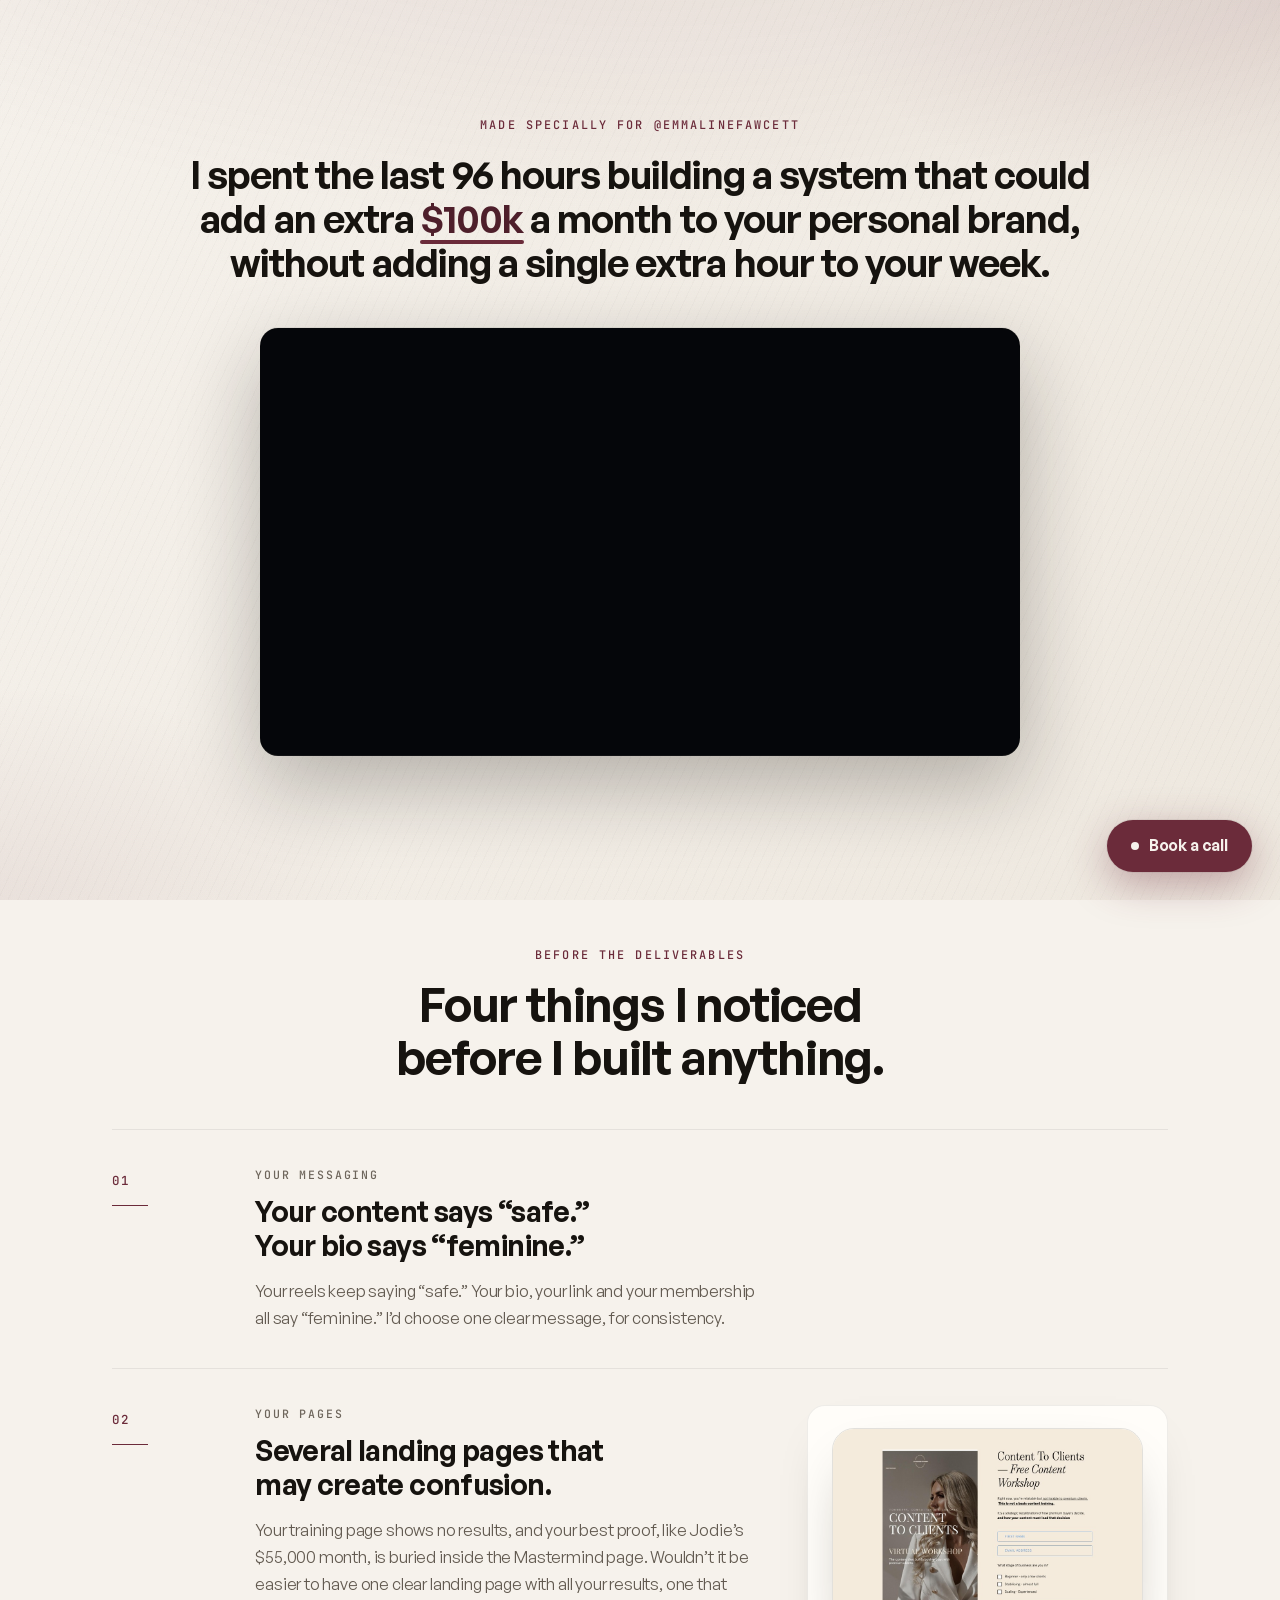
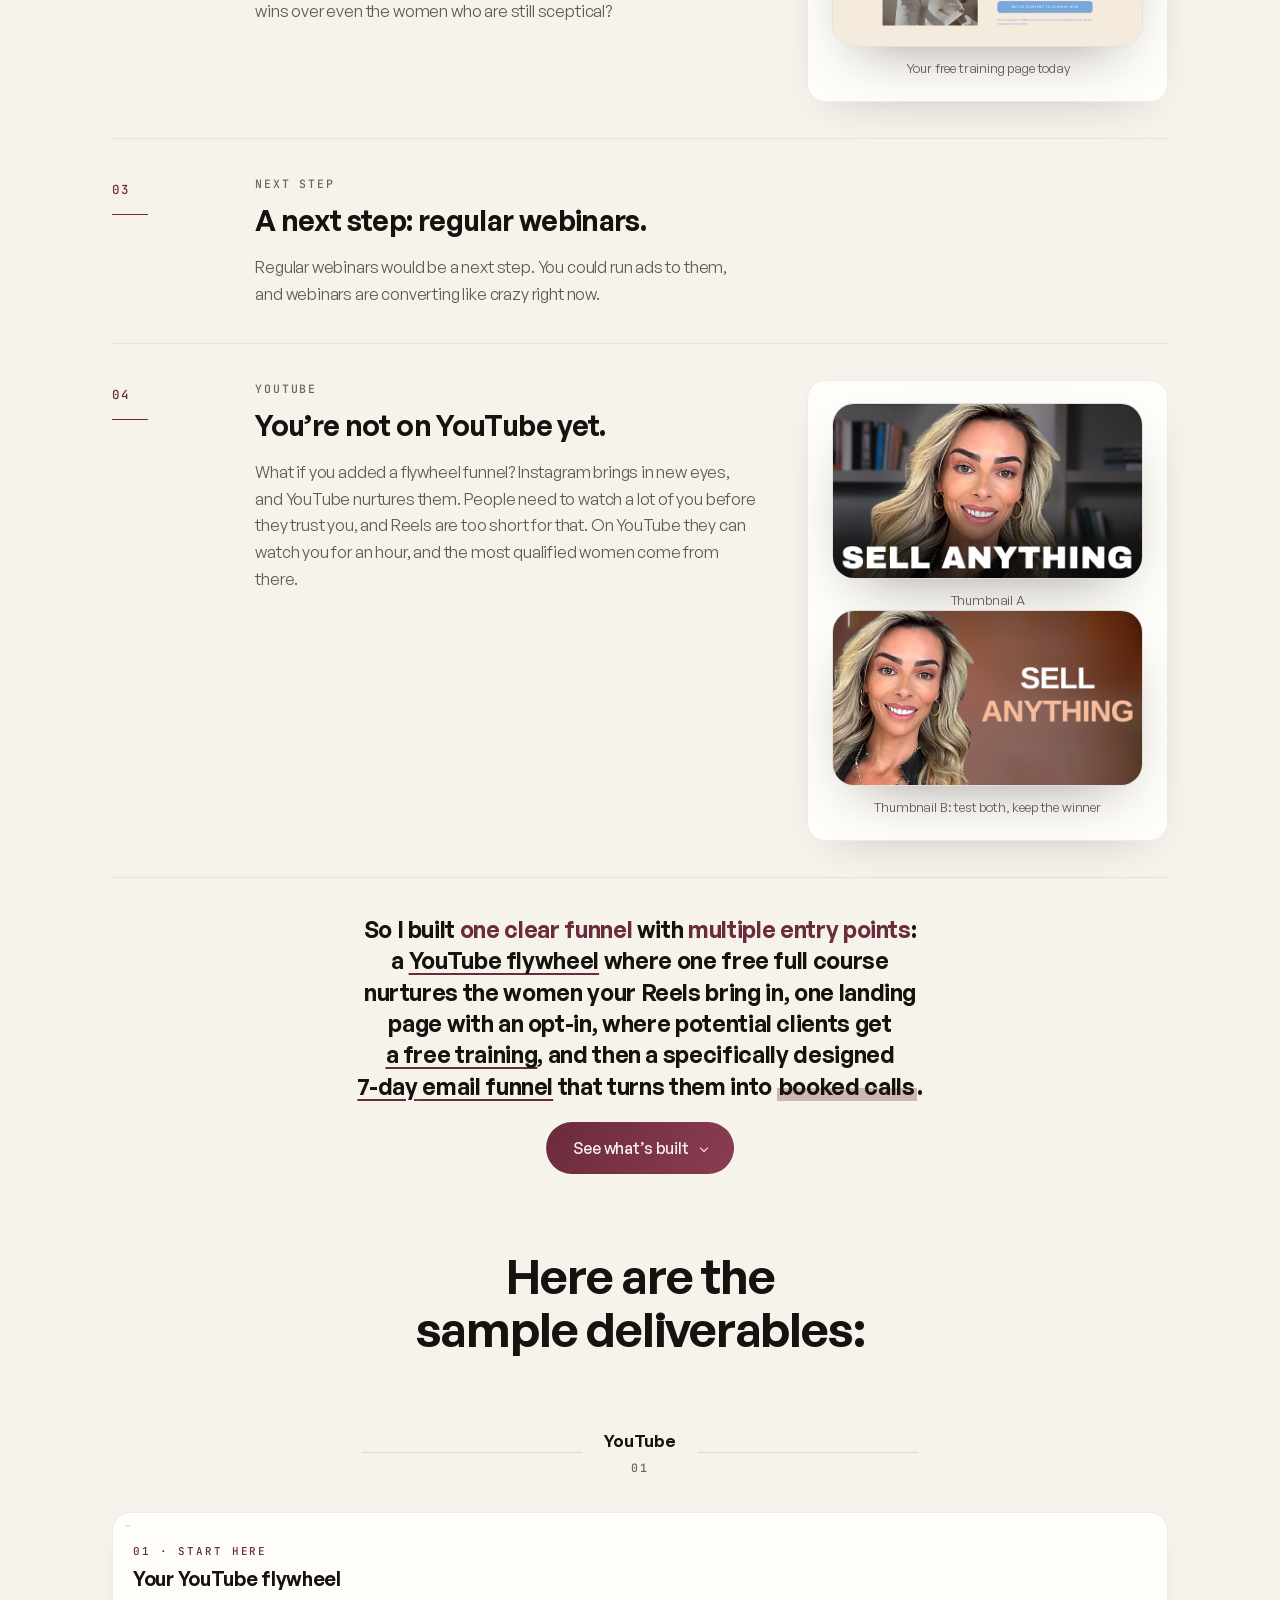
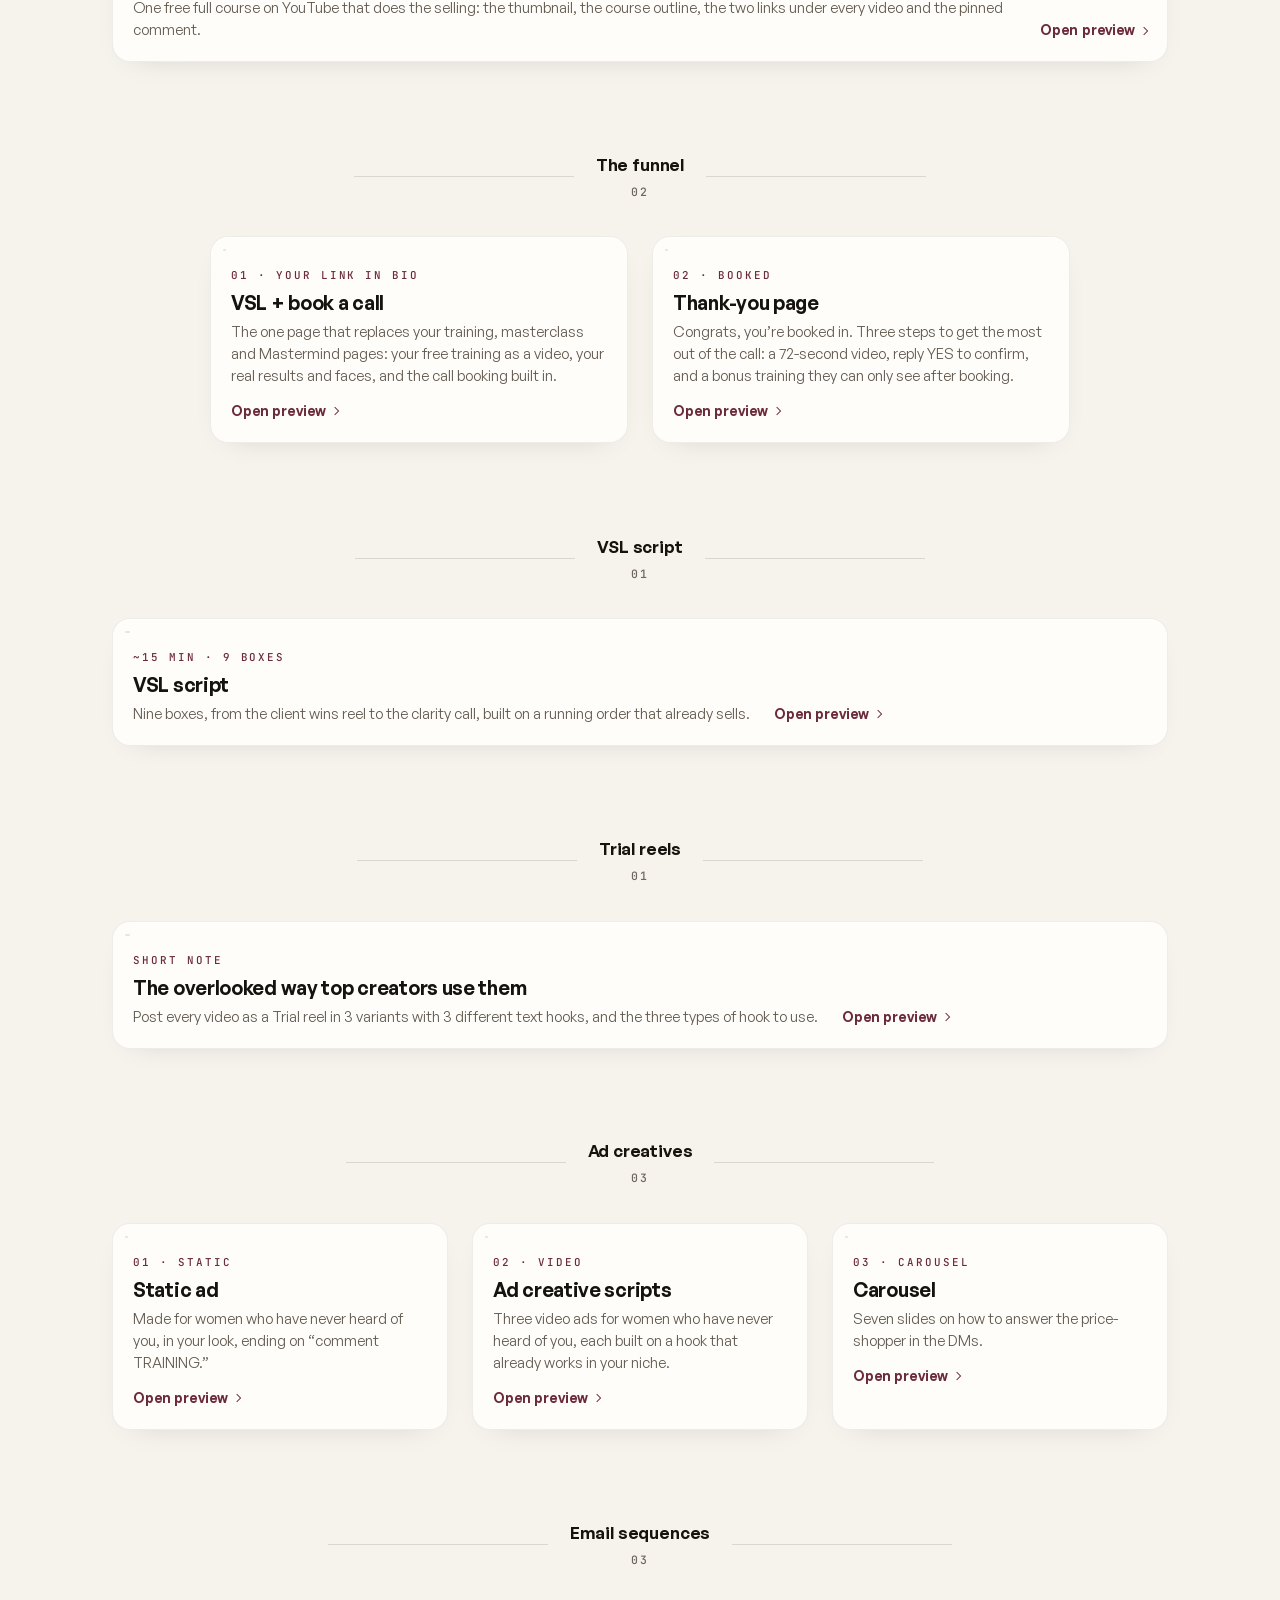
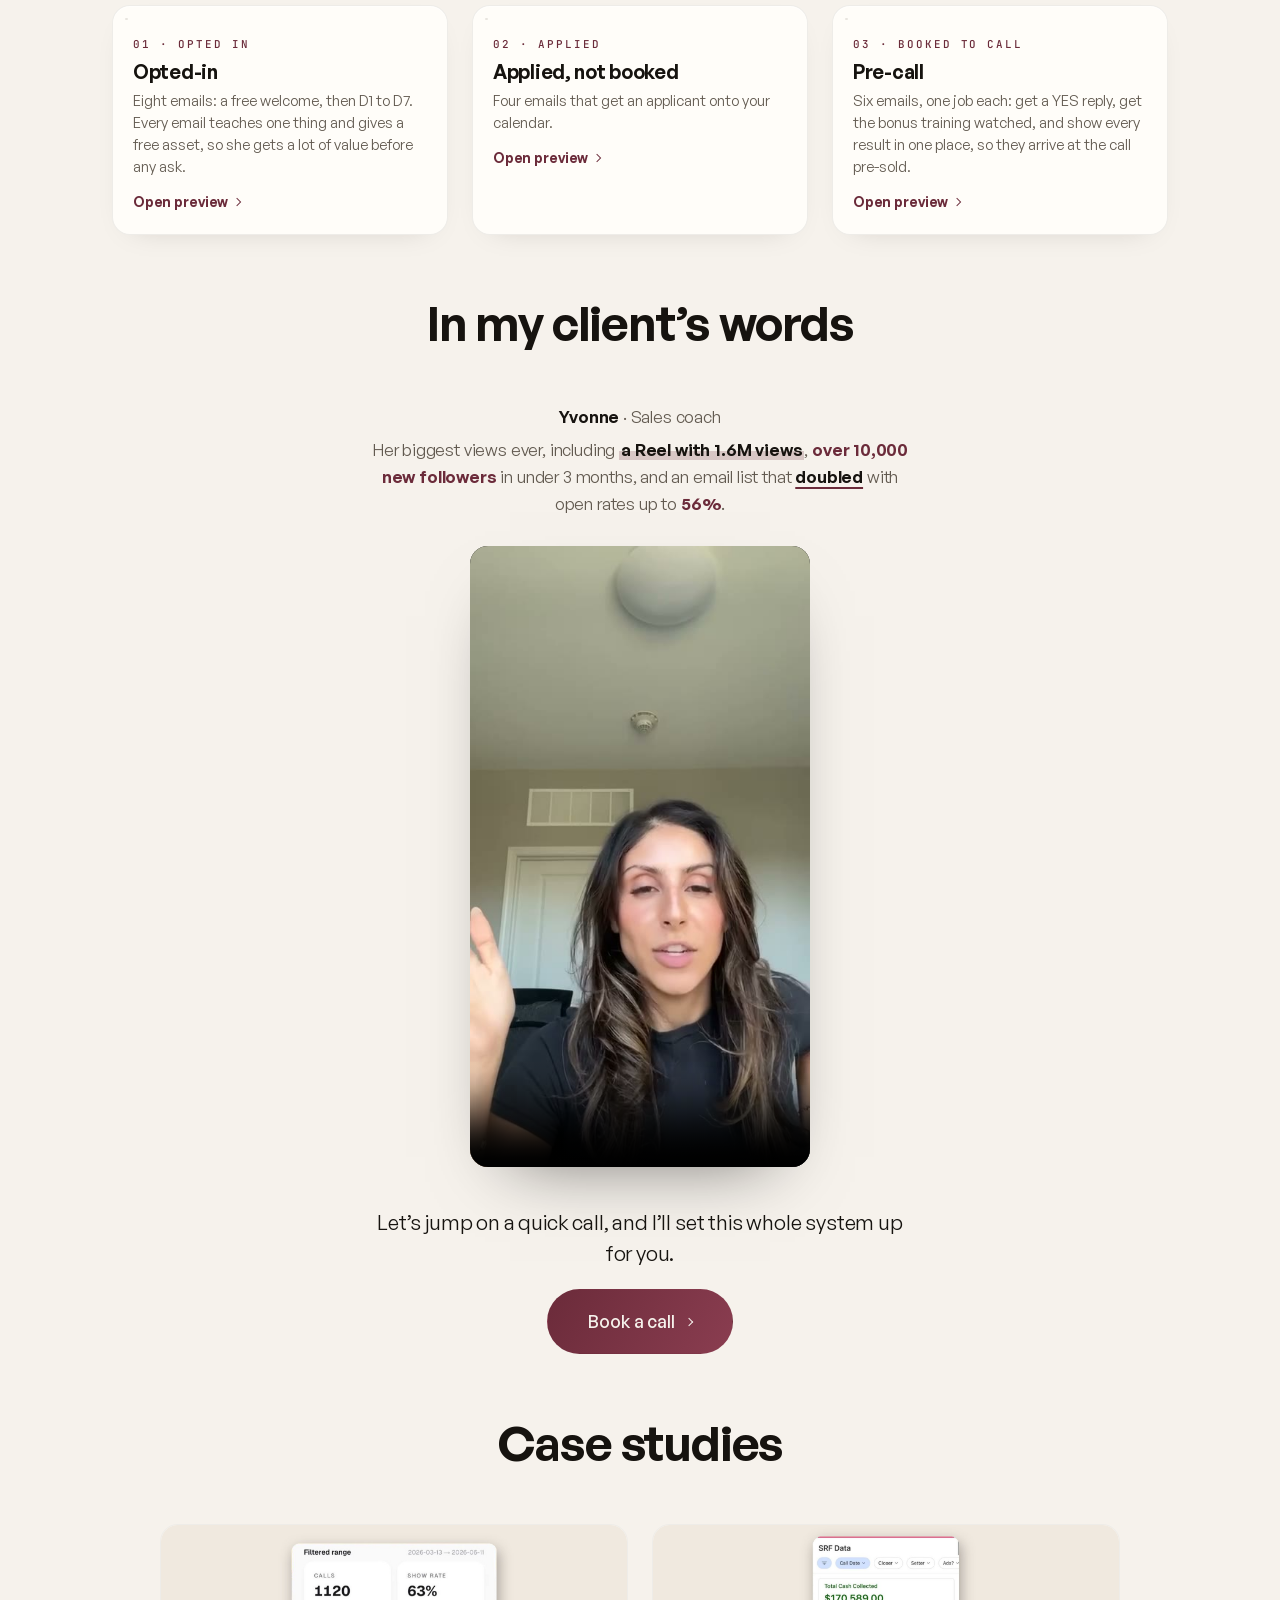
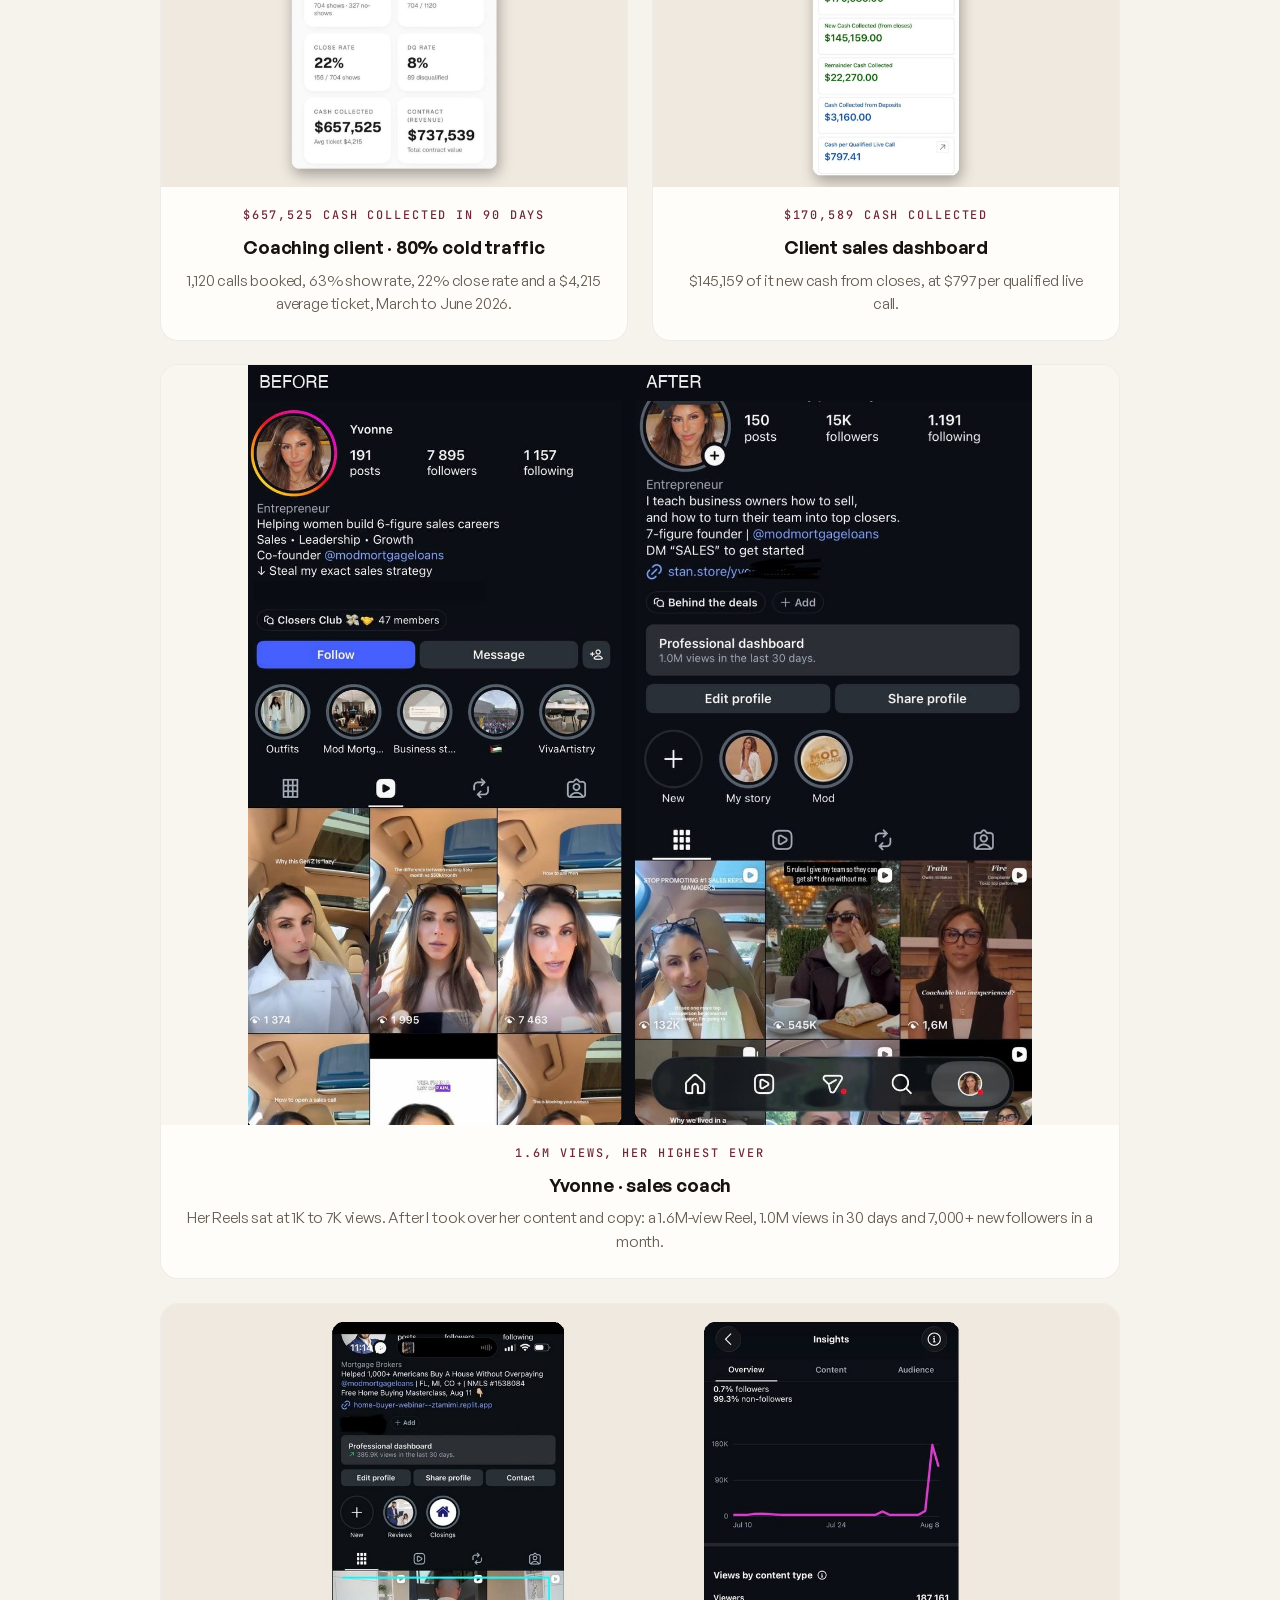
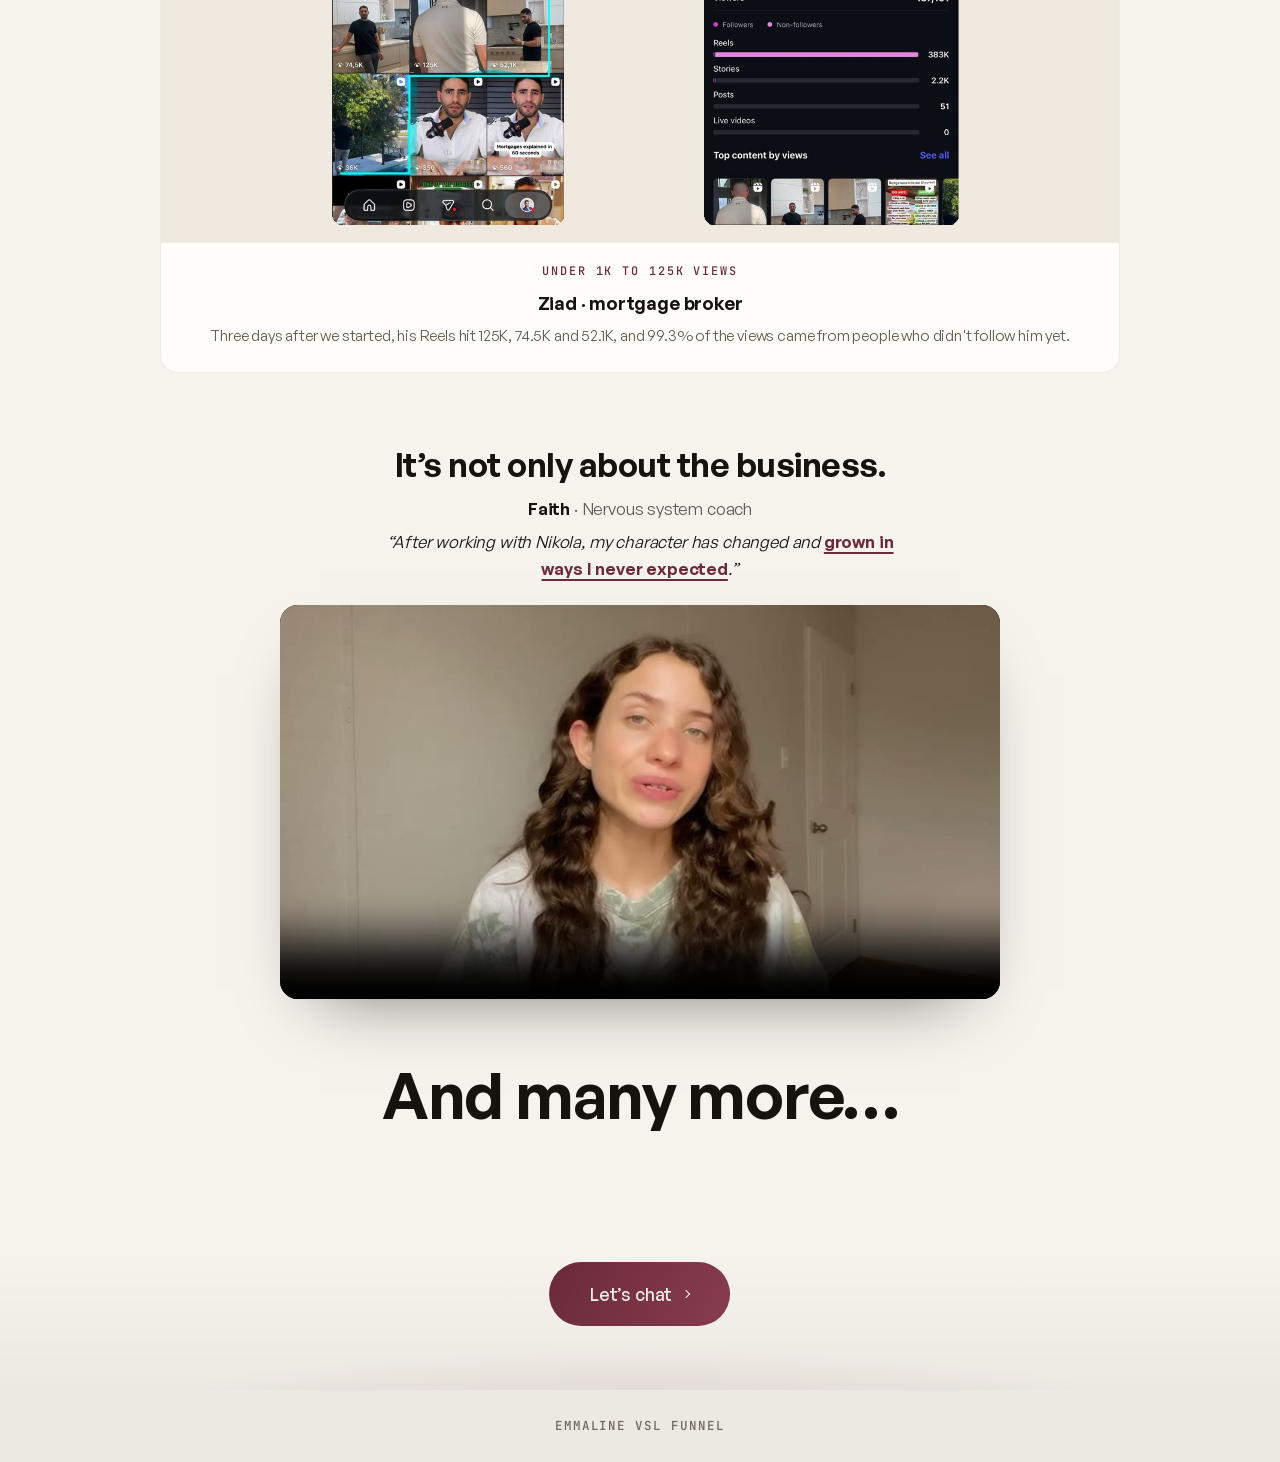
==== index.html @ 47e4c149 "Emmaline pitch site" ====
<!doctype html>
<html lang="en">
<head>
  <meta charset="utf-8" />
  <meta name="viewport" content="width=device-width, initial-scale=1" />
  <title>Emmaline VSL Funnel</title>
  <meta name="description" content="Emmaline, adding an additional $100k/mo to your personal brand" />
  <meta name="robots" content="noindex" />
  <meta property="og:title" content="Emmaline, adding an additional $100k/mo to your personal brand" />
  <meta property="og:description" content="Emmaline, adding an additional $100k/mo to your personal brand" />
  <meta property="og:image" content="https://nikola424.github.io/for-emmaline/og.png" />
  <meta property="og:image:width" content="1200" />
  <meta property="og:image:height" content="630" />
  <meta property="og:url" content="https://nikola424.github.io/for-emmaline/" />
  <meta property="og:type" content="website" />
  <meta name="twitter:card" content="summary_large_image" />
  <meta name="twitter:title" content="Emmaline, adding an additional $100k/mo to your personal brand" />
  <meta name="twitter:image" content="https://nikola424.github.io/for-emmaline/og.png" />
  <!-- Generated per build from the PROSPECT'S logo: node scripts/make_favicon.js {folder} -->
  <link rel="icon" href="assets/img/favicon.png" type="image/png" />
  <link rel="apple-touch-icon" href="assets/img/apple-touch-icon.png" />
  <script>document.documentElement.className += " js";</script>
  <link rel="preconnect" href="https://calendly.com" crossorigin />
  <link rel="preconnect" href="https://assets.calendly.com" crossorigin />
  <link rel="stylesheet" href="assets/vendor/lenis.css" />
  <link rel="stylesheet" href="styles.css?v=2" />
  <script>
    /* ================= SENDER OPTIONS (edit these, nothing else) =================
       heroEmbed   : Loom share URL, Wistia media id/URL, or any iframe src. Empty = native player (assets/video/hero.mp4).
       calendly    : your Calendly event URL. Embedded inline in the "Book a call" section.
       mode        : "funnel" (default, prospect already sells high ticket)
                     | "unaware" (no high-ticket offer yet: shows the designed offer card, swaps the headline, and adds the on-page bridge that walks the creator from "what problem?" to "show me the funnel").
       brand       : optional agency branding. logo (path/URL) and/or name for the top-left lockup; url; footer line.
       caseStudies : optional. [{ youtube: "VIDEO_ID" | image: "path", result: "$48k in 30 days", title: "...", text: "..." }]
    ============================================================================== */
    window.PITCH_CONFIG = {
      heroEmbed: "https://www.loom.com/share/6cf0e2afefa5477383a50887bfd28ebf",
      calendly: "https://calendly.com/nikola-monetisebetter/discovery",
      mode: (new URLSearchParams(location.search).get("mode") || "funnel"),
      brand: { logo: "", name: "", url: "", footer: "" },
      caseStudies: [
        { image: "assets/img/cases/funnel-90d.jpg", result: "$657,525 cash collected in 90 days", title: "Coaching client · 80% cold traffic", text: "1,120 calls booked, 63% show rate, 22% close rate and a $4,215 average ticket, March to June 2026." },
        { image: "assets/img/cases/cash-dashboard.jpg", result: "$170,589 cash collected", title: "Client sales dashboard", text: "$145,159 of it new cash from closes, at $797 per qualified live call." },
        { wide: true, image: "assets/img/cases/yvonne.jpg", result: "1.6M views, her highest ever", title: "Yvonne · sales coach", text: "Her Reels sat at 1K to 7K views. After I took over her content and copy: a 1.6M-view Reel, 1.0M views in 30 days and 7,000+ new followers in a month." },
        { wide: true, image: "assets/img/cases/ziad.jpg", result: "Under 1K to 125K views", title: "Ziad · mortgage broker", text: "Three days after we started, his Reels hit 125K, 74.5K and 52.1K, and 99.3% of the views came from people who didn't follow him yet." }
      ]
    };
  </script>
<script data-topfix>try{if("scrollRestoration" in history)history.scrollRestoration="manual"}catch(e){}addEventListener("load",function(){if(!location.hash){scrollTo(0,0);setTimeout(function(){scrollTo(0,0)},50)}});</script>
<style>.cal-direct{text-align:center;margin-top:16px;font-size:.9rem;opacity:.75}.cal-direct a{text-decoration:underline}</style>
</head>
<body>
  <main id="top">
    <!-- ============================ HERO ============================ -->
    <section class="hero section" id="hero">
      <div class="agency-bar" id="agency-bar"></div>

      <!-- photo-swarm signature: overlay above the already-visible hero, pointer-events none -->
      <div class="swarm" id="swarm" aria-hidden="true">
        <div class="swarm__ph" style="--ox:-60vw;--oy:-40vh;--ix:-34vw;--iy:-18vh;--r:-8deg;left:50%;top:50%"><img src="assets/img/swarm-1.jpg" alt="" /></div>
        <div class="swarm__ph" style="--ox:60vw;--oy:-40vh;--ix:30vw;--iy:-18vh;--r:8deg;left:50%;top:50%"><img src="assets/img/swarm-2.jpg" alt="" /></div>
        <div class="swarm__ph" style="--ox:-70vw;--oy:10vh;--ix:-38vw;--iy:8vh;--r:-5deg;left:50%;top:50%"><img src="assets/img/swarm-3.jpg" alt="" /></div>
        <div class="swarm__ph" style="--ox:70vw;--oy:10vh;--ix:34vw;--iy:8vh;--r:5deg;left:50%;top:50%"><img src="assets/img/swarm-4.jpg" alt="" /></div>
        <div class="swarm__ph" style="--ox:-55vw;--oy:60vh;--ix:-26vw;--iy:34vh;--r:-6deg;left:50%;top:50%"><img src="assets/img/swarm-5.jpg" alt="" /></div>
        <div class="swarm__ph" style="--ox:55vw;--oy:60vh;--ix:22vw;--iy:34vh;--r:6deg;left:50%;top:50%"><img src="assets/img/swarm-6.jpg" alt="" /></div>
      </div>

      <div class="hero__inner container">
        <p class="eyebrow reveal">Made specially for @emmalinefawcett</p>
        <h1 class="hero__title reveal" data-mode="funnel">I spent the last 96 hours building a system that could add an extra <span class="mark">$100k</span> a month to your personal brand, without adding a single extra hour to your week.</h1>

        <!-- Hero video: Loom / Wistia embed when PITCH_CONFIG.heroEmbed is set, else the native player -->
        <div class="hplayer reveal">
          <div class="hplayer__stage" id="hp-stage" data-state="idle">
            <video class="hplayer__video" id="hp-video" playsinline preload="metadata" muted
                   poster="assets/img/hero-poster.jpg">
              <source src="assets/video/hero.mp4" type="video/mp4" />
              <track id="hp-track" kind="captions" src="assets/video/hero.vtt" srclang="en" label="English" />
            </video>

            <span class="hplayer__scrim" aria-hidden="true"></span>

            <button class="hplayer__big" id="hp-big" type="button" aria-label="Play video">
              <span class="hplayer__big-glow" aria-hidden="true"></span>
              <svg viewBox="0 0 24 24" aria-hidden="true"><path d="M8 5.14v13.72a1 1 0 0 0 1.53.85l10.5-6.86a1 1 0 0 0 0-1.7L9.53 4.3A1 1 0 0 0 8 5.14z"/></svg>
            </button>

            <div class="hplayer__cc" id="hp-cc-text" aria-live="polite"></div>

            <div class="hplayer__bar" id="hp-bar">
              <button class="hp-btn hp-btn--pp" id="hp-play" type="button" aria-label="Play / pause">
                <svg class="hp-i-pause" viewBox="0 0 24 24" aria-hidden="true"><rect x="6" y="5" width="4" height="14" rx="1.2"/><rect x="14" y="5" width="4" height="14" rx="1.2"/></svg>
                <svg class="hp-i-play" viewBox="0 0 24 24" aria-hidden="true"><path d="M8 5.14v13.72a1 1 0 0 0 1.53.85l10.5-6.86a1 1 0 0 0 0-1.7L9.53 4.3A1 1 0 0 0 8 5.14z"/></svg>
              </button>
              <span class="hp-time" id="hp-cur">0:00</span>
              <div class="hp-scrub" id="hp-scrub" role="slider" aria-label="Seek" aria-valuemin="0" aria-valuemax="100" aria-valuenow="0" tabindex="0">
                <div class="hp-scrub__track"><div class="hp-scrub__buf" id="hp-buf"></div><div class="hp-scrub__fill" id="hp-fill"></div></div>
                <div class="hp-scrub__knob" id="hp-knob"></div>
              </div>
              <span class="hp-time hp-time--dur" id="hp-dur">0:00</span>
              <div class="hp-speed">
                <button class="hp-btn hp-btn--speed" id="hp-speed-btn" type="button" aria-label="Playback speed">1.5&times;</button>
                <div class="hp-speed__menu" id="hp-speed-menu" role="menu">
                  <button data-rate="1" type="button" role="menuitem">1&times;</button>
                  <button data-rate="1.25" type="button" role="menuitem">1.25&times;</button>
                  <button data-rate="1.5" class="is-on" type="button" role="menuitem">1.5&times;</button>
                  <button data-rate="2" type="button" role="menuitem">2&times;</button>
                </div>
              </div>
              <button class="hp-btn hp-btn--mute" id="hp-mute" type="button" aria-label="Unmute" aria-pressed="false">
                <svg class="hp-i-muted" viewBox="0 0 24 24" aria-hidden="true"><path d="M4 9v6h4l5 4V5L8 9H4z"/><path d="M17 9.5l4.5 5M21.5 9.5l-4.5 5"/></svg>
                <svg class="hp-i-sound" viewBox="0 0 24 24" aria-hidden="true"><path d="M4 9v6h4l5 4V5L8 9H4z"/><path d="M16.5 8.5a5 5 0 0 1 0 7M19 6a9 9 0 0 1 0 12"/></svg>
              </button>
              <button class="hp-btn hp-btn--full" id="hp-full" type="button" aria-label="Fullscreen">
                <svg viewBox="0 0 24 24" aria-hidden="true"><path d="M8 4H4v4M16 4h4v4M8 20H4v-4M16 20h4v-4"/></svg>
              </button>
            </div>
          </div>
        </div>

        <div class="hero__actions reveal">
          <a class="btn btn--ghost" href="#bridge" data-mode="funnel">Start here <span class="arrow-down" aria-hidden="true"></span></a>
        </div>
      </div>
    </section>

    


    <!-- ====================== AUDIT / BRIDGE (first thing after the hero, every pitch) ====================== -->
    <section class="section bridge" id="bridge">
      <div class="container">
        <div class="bridge__head">
          <p class="eyebrow reveal">Before the deliverables</p>
          <h2 class="section__title bridge__title reveal">Four things I noticed<br />before I built anything.</h2>
        </div>

        <article class="beat reveal">
          <div class="beat__num"><span class="beat__idx">01</span><span class="beat__rule"></span></div>
          <div class="beat__copy">
            <p class="beat__kicker">Your messaging</p>
            <h3 class="beat__title">Your content says &ldquo;safe.&rdquo; Your bio says &ldquo;feminine.&rdquo;</h3>
            <p class="beat__text">Your reels keep saying &ldquo;safe.&rdquo; Your bio, your link and your membership all say &ldquo;feminine.&rdquo; I&rsquo;d choose one clear message, for consistency.</p>
          </div>
        </article>

        <article class="beat reveal">
          <div class="beat__num"><span class="beat__idx">02</span><span class="beat__rule"></span></div>
          <div class="beat__copy">
            <p class="beat__kicker">Your pages</p>
            <h3 class="beat__title">Several landing pages that may create confusion.</h3>
            <p class="beat__text">Your training page shows no results, and your best proof, like Jodie&rsquo;s $55,000 month, is buried inside the Mastermind page. Wouldn&rsquo;t it be easier to have one clear landing page with all your results, one that wins over even the women who are still sceptical?</p>
          </div>
          <div class="beat__aside">
            <figure class="shot shot--wide"><img src="assets/img/her-training-page.jpg" alt="Emmaline's current free training opt-in page" loading="lazy" /><figcaption>Your free training page today</figcaption></figure>
          </div>
        </article>

        <article class="beat reveal">
          <div class="beat__num"><span class="beat__idx">03</span><span class="beat__rule"></span></div>
          <div class="beat__copy">
            <p class="beat__kicker">Next step</p>
            <h3 class="beat__title">A next step: regular webinars.</h3>
            <p class="beat__text">Regular webinars would be a next step. You could run ads to them, and webinars are converting like crazy right now.</p>
          </div>
        </article>

        <article class="beat reveal">
          <div class="beat__num"><span class="beat__idx">04</span><span class="beat__rule"></span></div>
          <div class="beat__copy">
            <p class="beat__kicker">YouTube</p>
            <h3 class="beat__title">You&rsquo;re not on YouTube yet.</h3>
            <p class="beat__text">What if you added a flywheel funnel? Instagram brings in new eyes, and YouTube nurtures them. People need to watch a lot of you before they trust you, and Reels are too short for that. On YouTube they can watch you for an hour, and the most qualified women come from there.</p>
          </div>
          <div class="beat__aside">
            <figure class="shot shot--wide"><img src="assets/img/course-thumb.jpg" alt="Thumbnail for Emmaline's free full course, option A" loading="lazy" /><figcaption>Thumbnail A</figcaption></figure>
            <figure class="shot shot--wide"><img src="assets/img/course-thumb-2.jpg" alt="Thumbnail for Emmaline's free full course, option B" loading="lazy" /><figcaption>Thumbnail B: test both, keep the winner</figcaption></figure>
          </div>
        </article>

        <div class="bridge__close reveal">
          <p class="bridge__closing">So I built <span class="hl">one clear funnel</span> with <span class="hl">multiple entry points</span>: a <u class="ul">YouTube flywheel</u> where one free full course nurtures the women your Reels bring in, one landing page with an opt-in, where potential clients get <u class="ul">a free training</u>, and then a specifically designed <u class="ul"><span style="white-space:nowrap">7-day</span> email funnel</u> that turns them into <span class="hl-bg">booked calls</span>.</p>
          <a class="btn btn--primary" href="#deliverables">See what&rsquo;s built <span class="arrow-down" aria-hidden="true"></span></a>
        </div>
      </div>
    </section>

    <!-- ======================= DELIVERABLES ======================== -->
    <section class="section deliverables" id="deliverables">
      <div class="container">
        <h2 class="section__title deliverables__title reveal" data-mode="funnel">Here are the<br />sample deliverables:</h2>

        <div class="group">
          <div class="group__head reveal">
            <span class="group__rule"></span>
            <span class="group__meta"><span class="group__label">YouTube</span><span class="group__count">01</span></span>
            <span class="group__rule"></span>
          </div>
          <div class="grid grid--1">
            <button class="pcard pcard--wide reveal" data-title="Your YouTube flywheel" data-embed="youtube-flywheel/">
              <span class="thumb thumb--wide"><span class="thumb__bar"><i></i><i></i><i></i><span class="thumb__url">your free full course</span></span><img class="thumb__img" src="assets/img/flywheel-preview.jpg" alt="YouTube flywheel preview" loading="lazy" /></span>
              <span class="pcard__body"><span><span class="pcard__kicker">01 · Start here</span><span class="pcard__title">Your YouTube flywheel</span><span class="pcard__desc">One free full course on YouTube that does the selling: the thumbnail, the course outline, the two links under every video and the pinned comment.</span></span><span class="pcard__link">Open preview <span class="arrow" aria-hidden="true"></span></span></span>
            </button>
          </div>
        </div>

                <div class="group">
          <div class="group__head reveal">
            <span class="group__rule"></span>
            <span class="group__meta"><span class="group__label">The funnel</span><span class="group__count">02</span></span>
            <span class="group__rule"></span>
          </div>
          <div class="grid grid--2">
            <button class="pcard reveal" data-title="VSL + book a call" data-embed="vsl/">
              <span class="thumb"><span class="thumb__bar"><i></i><i></i><i></i><span class="thumb__url">landing page · free training</span></span><img class="thumb__img" src="assets/img/vsl-preview.jpg" alt="VSL sales page preview" loading="lazy" /></span>
              <span class="pcard__body"><span><span class="pcard__kicker">01 · Your link in bio</span><span class="pcard__title">VSL + book a call</span><span class="pcard__desc">The one page that replaces your training, masterclass and Mastermind pages: your free training as a video, your real results and faces, and the call booking built in.</span></span><span class="pcard__link">Open preview <span class="arrow" aria-hidden="true"></span></span></span>
            </button>
            <button class="pcard reveal" data-title="Thank-you page" data-embed="thank-you/">
              <span class="thumb"><span class="thumb__bar"><i></i><i></i><i></i><span class="thumb__url">thank-you page</span></span><img class="thumb__img" src="assets/img/thankyou-preview.jpg" alt="Thank-you page preview" loading="lazy" /></span>
              <span class="pcard__body"><span><span class="pcard__kicker">02 · Booked</span><span class="pcard__title">Thank-you page</span><span class="pcard__desc">Congrats, you&rsquo;re booked in. Three steps to get the most out of the call: a 72-second video, reply YES to confirm, and a bonus training they can only see after booking.</span></span><span class="pcard__link">Open preview <span class="arrow" aria-hidden="true"></span></span></span>
            </button>
          </div>
        </div>

        <div class="group">
          <div class="group__head reveal">
            <span class="group__rule"></span>
            <span class="group__meta"><span class="group__label">VSL script</span><span class="group__count">01</span></span>
            <span class="group__rule"></span>
          </div>
          <div class="grid grid--1">
            <button class="pcard pcard--wide reveal" data-title="VSL script" data-embed="vsl-script/">
              <span class="thumb thumb--wide"><span class="thumb__bar"><i></i><i></i><i></i><span class="thumb__url">script · 9 boxes</span></span><img class="thumb__img" src="assets/img/vslscript-preview.jpg" alt="VSL script preview" loading="lazy" /></span>
              <span class="pcard__body"><span><span class="pcard__kicker">~15 min · 9 boxes</span><span class="pcard__title">VSL script</span><span class="pcard__desc">Nine boxes, from the client wins reel to the clarity call, built on a running order that already sells.</span></span><span class="pcard__link">Open preview <span class="arrow" aria-hidden="true"></span></span></span>
            </button>
          </div>
        </div>

        <div class="group">
          <div class="group__head reveal">
            <span class="group__rule"></span>
            <span class="group__meta"><span class="group__label">Trial reels</span><span class="group__count">01</span></span>
            <span class="group__rule"></span>
          </div>
          <div class="grid grid--1">
            <button class="pcard pcard--wide reveal" data-title="Trial reels" data-embed="reels-formula/">
              <span class="thumb thumb--wide"><span class="thumb__bar"><i></i><i></i><i></i><span class="thumb__url">trial reels</span></span><img class="thumb__img" src="assets/img/reels-preview.jpg" alt="Trial reels preview" loading="lazy" /></span>
              <span class="pcard__body"><span><span class="pcard__kicker">Short note</span><span class="pcard__title">The overlooked way top creators use them</span><span class="pcard__desc">Post every video as a Trial reel in 3 variants with 3 different text hooks, and the three types of hook to use.</span></span><span class="pcard__link">Open preview <span class="arrow" aria-hidden="true"></span></span></span>
            </button>
          </div>
        </div>

        <div class="group">
          <div class="group__head reveal">
            <span class="group__rule"></span>
            <span class="group__meta"><span class="group__label">Ad creatives</span><span class="group__count">03</span></span>
            <span class="group__rule"></span>
          </div>
          <div class="grid grid--3">
            <button class="pcard reveal" data-title="Static ad" data-embed="static-ad/" data-noanim>
              <span class="thumb"><span class="thumb__bar"><i></i><i></i><i></i><span class="thumb__url">instagram.com/emmalinefawcett</span></span><img class="thumb__img" src="assets/img/static-ad-preview.jpg" alt="Static ad preview" loading="lazy" /></span>
              <span class="pcard__body"><span><span class="pcard__kicker">01 · Static</span><span class="pcard__title">Static ad</span><span class="pcard__desc">Made for women who have never heard of you, in your look, ending on &ldquo;comment TRAINING.&rdquo;</span></span><span class="pcard__link">Open preview <span class="arrow" aria-hidden="true"></span></span></span>
            </button>
            <button class="pcard reveal" data-title="Ad creative scripts" data-embed="ad-scripts/">
              <span class="thumb"><span class="thumb__bar"><i></i><i></i><i></i><span class="thumb__url">scripts · 5 angles</span></span><img class="thumb__img" src="assets/img/adscripts-preview.jpg" alt="Ad creative scripts preview" loading="lazy" /></span>
              <span class="pcard__body"><span><span class="pcard__kicker">02 · Video</span><span class="pcard__title">Ad creative scripts</span><span class="pcard__desc">Three video ads for women who have never heard of you, each built on a hook that already works in your niche.</span></span><span class="pcard__link">Open preview <span class="arrow" aria-hidden="true"></span></span></span>
            </button>
            <button class="pcard reveal" data-title="Instagram carousel" data-embed="carousel/phone/" data-noanim>
              <span class="thumb"><span class="thumb__bar"><i></i><i></i><i></i><span class="thumb__url">instagram.com/emmalinefawcett</span></span><img class="thumb__img" src="assets/img/carousel-preview.jpg" alt="Carousel preview" loading="lazy" /></span>
              <span class="pcard__body"><span><span class="pcard__kicker">03 · Carousel</span><span class="pcard__title">Carousel</span><span class="pcard__desc">Seven slides on how to answer the price-shopper in the DMs.</span></span><span class="pcard__link">Open preview <span class="arrow" aria-hidden="true"></span></span></span>
            </button>
          </div>
        </div>

        <div class="group">
          <div class="group__head reveal">
            <span class="group__rule"></span>
            <span class="group__meta"><span class="group__label">Email sequences</span><span class="group__count">03</span></span>
            <span class="group__rule"></span>
          </div>
          <div class="grid grid--3">
            <button class="pcard reveal" data-title="Opted-in email sequence" data-embed="opted-in/">
              <span class="thumb"><span class="thumb__bar"><i></i><i></i><i></i><span class="thumb__url">sequence · 8 emails</span></span><img class="thumb__img" src="assets/img/optedin-preview.jpg" alt="Opted-in preview" loading="lazy" /></span>
              <span class="pcard__body"><span><span class="pcard__kicker">01 · Opted in</span><span class="pcard__title">Opted-in</span><span class="pcard__desc">Eight emails: a free welcome, then D1 to D7. Every email teaches one thing and gives a free asset, so she gets a lot of value before any ask.</span></span><span class="pcard__link">Open preview <span class="arrow" aria-hidden="true"></span></span></span>
            </button>
            <button class="pcard reveal" data-title="Applied-not-booked email sequence" data-embed="applied-not-booked/">
              <span class="thumb"><span class="thumb__bar"><i></i><i></i><i></i><span class="thumb__url">sequence · 4 emails</span></span><img class="thumb__img" src="assets/img/anb-preview.jpg" alt="Applied, not booked preview" loading="lazy" /></span>
              <span class="pcard__body"><span><span class="pcard__kicker">02 · Applied</span><span class="pcard__title">Applied, not booked</span><span class="pcard__desc">Four emails that get an applicant onto your calendar.</span></span><span class="pcard__link">Open preview <span class="arrow" aria-hidden="true"></span></span></span>
            </button>
            <button class="pcard reveal" data-title="Pre-call email sequence" data-embed="pre-call/">
              <span class="thumb"><span class="thumb__bar"><i></i><i></i><i></i><span class="thumb__url">sequence · 6 emails</span></span><img class="thumb__img" src="assets/img/precall-preview.jpg" alt="Pre-call preview" loading="lazy" /></span>
              <span class="pcard__body"><span><span class="pcard__kicker">03 · Booked to call</span><span class="pcard__title">Pre-call</span><span class="pcard__desc">Six emails, one job each: get a YES reply, get the bonus training watched, and show every result in one place, so they arrive at the call pre-sold.</span></span><span class="pcard__link">Open preview <span class="arrow" aria-hidden="true"></span></span></span>
            </button>
          </div>
        </div>
      </div>
    </section>

    <!-- ========================= CASE STUDIES (optional) ========================= -->

    <!-- ========================= CLIENT TESTIMONIAL ========================= -->
    <section class="section testimonial" id="testimonial">
      <div class="container">
        <h2 class="section__title case-studies__title reveal">In my client&rsquo;s words</h2>
        <div class="vt-head reveal">
          <p class="vt-who"><b>Yvonne</b> &middot; Sales coach</p>
          <p class="vt-desc">Her biggest views ever, including <span class="hl-bg">a Reel with 1.6M views</span>, <span class="hl">over 10,000 new followers</span> in under 3 months, and an email list that <u class="ul">doubled</u> with open rates up to <span class="hl">56%</span>.</p>
        </div>
        <figure class="vt reveal">
          <video controls playsinline preload="metadata" poster="assets/img/testimonial-poster.jpg" src="assets/video/testimonial.mp4"></video>
        </figure>
        <div class="vt-cta reveal"><p class="vt-cta__line">Let&rsquo;s jump on a quick call, and I&rsquo;ll set this whole system up for you.</p><a class="btn btn--primary" href="https://calendly.com/nikola-monetisebetter/discovery" target="_blank" rel="noopener">Book a call <span class="arrow" aria-hidden="true"></span></a></div>
      </div>
      <style>
        .vt-cta { display: flex; flex-direction: column; align-items: center; gap: 20px; margin-top: 40px; text-align: center; }
        .vt-cta__line { margin: 0; max-width: 46ch; font-size: clamp(1.1rem, 2.2vw, 1.3rem); line-height: 1.5; color: var(--text); }
        .vt-cta .btn { font-size: 1.1rem; padding: 18px 40px; }
        .testimonial { padding-top: 0; }
        .vt-head { max-width: 760px; margin: 0 auto 28px; text-align: center; display: grid; gap: 8px; }
        .vt-who { margin: 0; font-size: 1.05rem; color: var(--text-2); }
        .vt-who b { color: var(--text); }
        .vt-desc { margin: 0 auto; max-width: 54ch; font-size: 1.05rem; line-height: 1.6; color: var(--text-2); }
        .vt-desc .hl, .vt-desc .hl-bg, .vt-desc .ul { font-weight: 700; color: var(--text); }
        .vt-desc .hl { color: var(--accent); }
        .vt-desc .hl-bg { background: linear-gradient(transparent 55%, color-mix(in srgb, var(--accent) 22%, transparent) 55%); padding: 0 2px; }
        .vt-desc .ul { text-decoration: underline; text-decoration-color: var(--accent); text-decoration-thickness: 2px; text-underline-offset: 4px; }
        .vt { max-width: 340px; margin: 0 auto; display: grid; gap: 16px; }
        .vt video { width: 100%; aspect-ratio: 464 / 848; border-radius: var(--radius); background: #000; display: block; box-shadow: 0 30px 70px -40px rgba(0,0,0,.6); }
        .vt figcaption { text-align: center; font-size: 1rem; line-height: 1.55; color: var(--text-2); }
      </style>
    </section>

    <!-- ============================ BOOK A CALL ============================ -->

    <section class="section case-studies" id="case-studies">
      <div class="container">
        <h2 class="section__title case-studies__title reveal">Case studies</h2>
        <div class="cs-grid"></div>
        <div class="faith reveal">
          <p class="faith-k">It&rsquo;s not only about the business.</p>
          <p class="faith-who"><b>Faith</b> &middot; Nervous system coach</p>
          <p class="faith-desc">&ldquo;After working with Nikola, my character has changed and <span class="fu fu--b">grown in ways I never expected</span>.&rdquo;</p>
          <video controls playsinline preload="metadata" poster="assets/img/faith-poster.jpg" src="assets/video/faith.mp4"></video>
        </div>
        <style>
          .faith { max-width: 720px; margin: clamp(48px, 8vh, 80px) auto 0; text-align: center; display: grid; gap: 8px; }
          .faith-k { margin: 0 0 4px; font-family: var(--display); font-weight: 700; font-size: clamp(1.5rem, 3.5vw, 2.1rem); letter-spacing: -0.015em; line-height: 1.15; color: var(--text); }
          .faith-who { margin: 0; font-size: 1.05rem; color: var(--text-2); }
          .faith-who b { color: var(--text); }
          .faith-desc { margin: 0 auto 14px; max-width: 54ch; font-size: 1.05rem; line-height: 1.6; color: var(--text-2); }
          .faith-desc { font-style: italic; color: var(--text); }
          .faith .fu { text-decoration: underline; text-decoration-color: var(--accent); text-decoration-thickness: 3px; text-underline-offset: 6px; }
          .faith .fu--b { font-weight: 700; font-style: normal; color: var(--accent); text-decoration-thickness: 2px; text-underline-offset: 4px; }
          .faith video { width: 100%; aspect-ratio: 848 / 464; border-radius: var(--radius); background: #000; display: block; box-shadow: 0 30px 70px -40px rgba(0,0,0,.6); }
        </style>
        <p class="cs-more reveal">And many more&hellip;</p>
        <style>.cs-more { margin: clamp(40px, 7vh, 72px) 0 0; text-align: center; font-family: var(--display); font-weight: 700; font-size: clamp(2.2rem, 6vw, 4rem); letter-spacing: -0.02em; line-height: 1.05; color: var(--text); }</style>
      </div>
    </section>

    <section class="section cta" id="cta">
      <div class="container cta__wrap">
        <a class="btn btn--primary cta__btn reveal" href="https://calendly.com/nikola-monetisebetter/discovery" target="_blank" rel="noopener">Let&rsquo;s chat <span class="arrow" aria-hidden="true"></span></a>
        <style>.cta__btn { margin-top: 8px; font-size: 1.1rem; padding: 18px 40px; }</style>
      </div>
    </section>
  </main>

  <!-- ========================== STICKY CTA ======================== -->
  <a class="stickycta" id="sticky-cta" href="https://calendly.com/nikola-monetisebetter/discovery" target="_blank" rel="noopener">
    <span class="stickycta__dot" aria-hidden="true"></span>
    <span class="stickycta__label">Book a call</span>
  </a>

  <!-- ============================ FOOTER ========================== -->
  <footer class="footer">
    <div class="container footer__inner">
      <span class="footer__note" id="footer-note">Emmaline VSL Funnel</span>
    </div>
  </footer>

  <!-- ============================ LIGHTBOX ======================== -->
  <div class="lightbox" id="lightbox" aria-hidden="true" role="dialog" aria-modal="true" aria-label="Deliverable preview">
    <button class="lightbox__close" id="lightbox-close" aria-label="Close preview">&times;</button>
    <div class="lightbox__inner">
      <div class="lightbox__stage" id="lightbox-stage"></div>
      <p class="lightbox__title" id="lightbox-title"></p>
    </div>
  </div>

  <script>
    // mode switch (funnel | unaware): an element shows when its data-mode list contains the mode
    (function () {
      var m = (window.PITCH_CONFIG && window.PITCH_CONFIG.mode) || "funnel";
      document.querySelectorAll("[data-mode]").forEach(function (el) { el.hidden = el.getAttribute("data-mode").split(/\s+/).indexOf(m) === -1; });
    })();
  </script>
  <script src="assets/vendor/lenis.min.js"></script>
  <script src="assets/vendor/gsap.min.js"></script>
  <script src="assets/vendor/ScrollTrigger.min.js"></script>
  <script src="main.js"></script>
</body>
</html>
---- assets/vendor/lenis.css ----
html.lenis,html.lenis body{height:auto}.lenis.lenis-smooth{scroll-behavior:auto!important}.lenis.lenis-smooth [data-lenis-prevent]{overscroll-behavior:contain}.lenis.lenis-stopped{overflow:hidden}.lenis.lenis-smooth iframe{pointer-events:none}
---- styles.css ----
/* =========================================================================
   Emmaline Fawcett · pitch site (system A, Nikola wrapper)
   Light, quiet luxury: warm ivory paper, ink, one deep bordeaux (her
   green-suit portrait). General Sans + JetBrains Mono eyebrows.
   ========================================================================= */

@font-face { font-family: "General Sans"; src: url("assets/fonts/general-sans-400.woff2") format("woff2"); font-weight: 400; font-style: normal; font-display: swap; }
@font-face { font-family: "General Sans"; src: url("assets/fonts/general-sans-500.woff2") format("woff2"); font-weight: 500; font-style: normal; font-display: swap; }
@font-face { font-family: "General Sans"; src: url("assets/fonts/general-sans-600.woff2") format("woff2"); font-weight: 600 700; font-style: normal; font-display: swap; }
@font-face { font-family: "JetBrains Mono"; src: url("assets/fonts/jbmono-500.woff2") format("woff2"); font-weight: 400 600; font-style: normal; font-display: swap; }

:root {
  --bg: #f6f2ec;
  --bg-2: #efe9e0;
  --surface: #fffdf9;
  --surface-2: #f9f5ef;
  --line: rgba(22, 19, 15, 0.12);
  --line-soft: rgba(22, 19, 15, 0.07);

  --text: #16130f;
  --text-2: #625a50;
  --text-3: #6e665c;

  --accent: #6b2b3a;
  --accent-2: #8a3d50;
  --accent-deep: #4e1f2b;
  --accent-ink: #f6f2ec;
  --accent-soft: rgba(107, 43, 58, 0.10);

  --font: "General Sans", -apple-system, BlinkMacSystemFont, "SF Pro Display", "Segoe UI", Roboto, Helvetica, Arial, sans-serif;
  --display: "General Sans", -apple-system, BlinkMacSystemFont, sans-serif;
  --mono: "JetBrains Mono", ui-monospace, SFMono-Regular, Menlo, monospace;

  --container: 1120px;
  --gutter: clamp(20px, 5vw, 32px);
  --section-y: clamp(48px, 7vh, 84px);
  --radius: 18px;
  --ease: cubic-bezier(0.16, 1, 0.3, 1);
}

/* --------------------------------- Base --------------------------------- */
[hidden] { display: none !important; } /* mode-switched elements must stay hidden even when a component sets display */
* { box-sizing: border-box; }
html { background: var(--bg); -webkit-text-size-adjust: 100%; }
/* page canvas: light corner tech-frame accents + brushed diagonal streaks (gradients.md #10 + #9) */
body::before { content: ""; position: fixed; inset: 0; z-index: -2; pointer-events: none;
  background:
    radial-gradient(60% 40% at 100% 0%, rgba(107, 43, 58, 0.10), transparent 60%),
    radial-gradient(50% 40% at 0% 100%, rgba(107, 43, 58, 0.07), transparent 60%),
    repeating-linear-gradient(115deg, rgba(22, 19, 15, 0.018) 0 1px, transparent 1px 9px),
    linear-gradient(115deg, var(--bg), var(--bg-2)); }
body::after { content: ""; position: fixed; inset: 0; z-index: -1; pointer-events: none; opacity: 0.035;
  background-image: url("data:image/svg+xml,%3Csvg xmlns='http://www.w3.org/2000/svg' width='140' height='140'%3E%3Cfilter id='n'%3E%3CfeTurbulence type='fractalNoise' baseFrequency='0.8' numOctaves='2' stitchTiles='stitch'/%3E%3C/filter%3E%3Crect width='100%25' height='100%25' filter='url(%23n)'/%3E%3C/svg%3E"); background-size: 140px 140px; }
body {
  margin: 0;
  background: transparent;
  color: var(--text);
  font-family: var(--font);
  font-size: 17px;
  line-height: 1.5;
  letter-spacing: -0.01em;
  -webkit-font-smoothing: antialiased;
  -moz-osx-font-smoothing: grayscale;
  overflow-x: hidden;
}
img, svg { display: block; max-width: 100%; }
a { color: inherit; text-decoration: none; }
::selection { background: var(--accent); color: var(--accent-ink); }

.container {
  width: 100%;
  max-width: var(--container);
  margin-inline: auto;
  padding-inline: var(--gutter);
}
.section { padding-block: var(--section-y); position: relative; }

/* ------------------------------ Typography ------------------------------ */
.eyebrow {
  margin: 0 0 18px;
  font-family: var(--mono);
  font-size: 0.74rem;
  font-weight: 500;
  letter-spacing: 0.18em;
  text-transform: uppercase;
  color: var(--accent);
}
.section__title {
  margin: 0;
  font-family: var(--display);
  font-size: clamp(2rem, 5vw, 3rem);
  font-weight: 700;
  line-height: 1.1;
  letter-spacing: -0.025em;
}

/* Small directional arrows */
.arrow, .arrow-down {
  display: inline-block;
  width: 6px;
  height: 6px;
  border-right: 1.6px solid currentColor;
  border-bottom: 1.6px solid currentColor;
  vertical-align: middle;
  margin-left: 7px;
  transition: transform 0.3s var(--ease);
}
.arrow { transform: rotate(-45deg); }
.arrow-down { transform: rotate(45deg); margin-left: 8px; }

/* -------------------------------- Reveal -------------------------------- */
.reveal {
  opacity: 0;
  transform: translateY(28px) scale(0.985);
  transition: opacity 1s var(--ease), transform 1s var(--ease);
  will-change: opacity, transform;
}
.reveal.is-in { opacity: 1; transform: none; }
.hero__inner .reveal:nth-child(1) { transition-delay: 0.05s; }
.hero__inner .reveal:nth-child(2) { transition-delay: 0.18s; }
.hero__inner .reveal:nth-child(3) { transition-delay: 0.3s; }

/* -------------------------------- Buttons ------------------------------- */
.btn {
  display: inline-flex;
  align-items: center;
  justify-content: center;
  gap: 4px;
  padding: 13px 26px;
  border-radius: 980px;
  font-size: 1rem;
  font-weight: 500;
  letter-spacing: -0.01em;
  border: 1px solid transparent;
  cursor: pointer;
  transition: transform 0.3s var(--ease), background 0.3s var(--ease),
    border-color 0.3s var(--ease), opacity 0.3s var(--ease), box-shadow 0.3s var(--ease);
}
.btn:active { transform: scale(0.97); }
.btn--primary { background: linear-gradient(120deg, var(--accent), var(--accent-2)); color: var(--accent-ink); position: relative; overflow: hidden; }
.btn--primary::after { content: ""; position: absolute; inset: 0; transform: translateX(-120%); background: linear-gradient(120deg, transparent, rgba(255, 255, 255, 0.28), transparent); transition: transform 0.6s var(--ease); }
.btn--primary:hover { transform: translateY(-2px); box-shadow: 0 14px 36px -10px rgba(107, 43, 58, 0.45); }
.btn--primary:hover::after { transform: translateX(120%); }
.btn--ghost { background: transparent; color: var(--text); border-color: var(--line); }
.btn--ghost:hover { border-color: var(--accent); color: var(--accent); transform: translateY(-2px); }
.btn--lg { padding: 17px 40px; font-size: 1.1rem; }

/* --------------------------------- Hero --------------------------------- */
.hero {
  text-align: center;
  padding-top: clamp(80px, 13vh, 148px);
  padding-bottom: clamp(24px, 4vh, 48px);
  overflow: hidden;
}
.hero::before {
  content: "";
  position: absolute;
  inset: -10% -5% 0 -5%;
  background: radial-gradient(120% 70% at 50% -10%, rgba(107, 43, 58, 0.10), transparent 60%);
  pointer-events: none;
  animation: glowDrift 16s ease-in-out infinite alternate;
}
.hero__inner { position: relative; }
.hero__title {
  margin: 0 auto;
  max-width: 1080px;
  font-family: var(--display);
  font-size: clamp(1.7rem, 3vw, 2.4rem);
  text-wrap: balance;
  font-weight: 700;
  line-height: 1.14;
  letter-spacing: -0.025em;
}
/* Word-by-word reveal (applied once JS splits the headline) */
.hero__title.split { opacity: 1; transform: none; transition: none; } /* the words carry the entrance; no transition on the h1 itself so GSAP never samples a half-way state */
.hero__title .word {
  display: inline-block;
  opacity: 0;
  transform: translateY(0.42em);
  filter: blur(6px);
  transition: opacity 0.7s var(--ease), transform 0.7s var(--ease), filter 0.7s var(--ease);
  will-change: opacity, transform, filter;
}
.hero__title.is-in .word { opacity: 1; transform: none; filter: blur(0); }

.mark { position: relative; white-space: nowrap; color: var(--accent-deep); }
.mark::after {
  content: "";
  position: absolute;
  left: -1px; right: -1px; bottom: -0.04em;
  height: 0.09em;
  background: var(--accent);
  border-radius: 3px;
  transform: scaleX(0);
  transform-origin: left;
  transition: transform 0.8s var(--ease) 0.5s;
}
.hero__title.is-in .mark::after { transform: scaleX(1); }

.hero__actions { margin-top: 40px; display: flex; justify-content: center; }
.hero__actions .arrow-down { animation: chevBob 2.2s var(--ease) infinite; }

/* -------------------------------- Player -------------------------------- */
.hplayer { margin: 44px auto 0; max-width: 760px; }
.hplayer__stage {
  position: relative; aspect-ratio: 16 / 9; border-radius: var(--radius);
  overflow: hidden; background: #05060a; border: 1px solid var(--line);
  box-shadow: 0 30px 80px rgba(22, 19, 15, 0.28);
}
.hplayer__video { position: absolute; inset: 0; width: 100%; height: 100%; object-fit: cover; display: block; background: #05060a; }

/* dark scrim behind the big play button (idle only) */
.hplayer__scrim { position: absolute; inset: 0; pointer-events: none; transition: opacity 0.45s var(--ease);
  background: radial-gradient(120% 120% at 50% 45%, rgba(0,0,0,0.12), rgba(0,0,0,0.55)); }
.hplayer__stage:not([data-state="idle"]) .hplayer__scrim { opacity: 0; }

/* big centered play */
.hplayer__big { position: absolute; top: 50%; left: 50%; transform: translate(-50%, -50%);
  width: 88px; height: 88px; border-radius: 50%; cursor: pointer; display: grid; place-items: center;
  border: 1px solid rgba(255,255,255,0.35); background: var(--accent); backdrop-filter: blur(8px);
  transition: transform 0.4s var(--ease), background 0.4s var(--ease), opacity 0.4s var(--ease), border-color 0.4s var(--ease); }
.hplayer__big svg { width: 32px; height: 32px; fill: #fff; margin-left: 4px; position: relative; z-index: 1; }
.hplayer__big-glow { position: absolute; inset: 0; border-radius: 50%; animation: hpPulse 2.8s ease-out infinite; }
.hplayer__big:hover { transform: translate(-50%, -50%) scale(1.07); background: var(--accent-2); border-color: #fff; }
.hplayer__stage:not([data-state="idle"]) .hplayer__big { opacity: 0; pointer-events: none; transform: translate(-50%, -50%) scale(0.8); }
@keyframes hpPulse { 0% { box-shadow: 0 0 0 0 rgba(44,106,85,0.45); } 70% { box-shadow: 0 0 0 22px rgba(44,106,85,0); } 100% { box-shadow: 0 0 0 0 rgba(44,106,85,0); } }

/* captions overlay */
.hplayer__cc { position: absolute; left: 50%; bottom: 76px; transform: translateX(-50%); max-width: 84%; text-align: center;
  font-size: clamp(0.9rem, 0.8rem + 0.5vw, 1.08rem); line-height: 1.4; color: #fff; pointer-events: none;
  transition: bottom 0.3s var(--ease); }
.hplayer__cc span { background: rgba(6,8,14,0.64); padding: 3px 10px; border-radius: 7px;
  -webkit-box-decoration-break: clone; box-decoration-break: clone; }
.hplayer__cc:empty { display: none; }
.hplayer__stage:hover .hplayer__cc, .hplayer__stage[data-state="paused"] .hplayer__cc { bottom: 82px; }

/* control bar */
.hplayer__bar { position: absolute; left: 0; right: 0; bottom: 0; z-index: 3; display: flex; align-items: center; gap: 12px;
  padding: 14px 16px; background: linear-gradient(to top, rgba(4,6,10,0.85), rgba(4,6,10,0.4) 60%, transparent);
  opacity: 0; transform: translateY(8px); transition: opacity 0.3s var(--ease), transform 0.3s var(--ease); }
.hplayer__stage:hover .hplayer__bar, .hplayer__stage[data-state="paused"] .hplayer__bar,
.hplayer__stage.hp-touch .hplayer__bar { opacity: 1; transform: none; }
.hplayer__stage[data-state="idle"] .hplayer__bar { opacity: 0; pointer-events: none; }

.hp-btn { width: 34px; height: 34px; flex: none; display: grid; place-items: center; border: none; background: transparent;
  color: #fff; cursor: pointer; border-radius: 8px; opacity: 0.82; transition: opacity 0.2s var(--ease), background 0.2s var(--ease); }
.hp-btn:hover { opacity: 1; background: rgba(255,255,255,0.1); }
.hp-btn svg { width: 20px; height: 20px; fill: #fff; }
.hp-btn--mute svg, .hp-btn--full svg { fill: none; stroke: #fff; stroke-width: 1.8; stroke-linecap: round; stroke-linejoin: round; }
.hp-i-play, .hp-i-sound { display: none; }
.hplayer__stage[data-state="paused"] .hp-i-pause, .hplayer__stage[data-state="idle"] .hp-i-pause { display: none; }
.hplayer__stage[data-state="paused"] .hp-i-play, .hplayer__stage[data-state="idle"] .hp-i-play { display: block; }

.hp-time { font-size: 0.72rem; color: rgba(255,255,255,0.75); font-variant-numeric: tabular-nums; min-width: 36px; text-align: center; }

/* scrub */
.hp-scrub { position: relative; flex: 1 1 auto; height: 28px; display: flex; align-items: center; cursor: pointer; }
.hp-scrub__track { position: relative; width: 100%; height: 4px; border-radius: 99px; background: rgba(255,255,255,0.22); transition: height 0.15s var(--ease); }
.hp-scrub:hover .hp-scrub__track, .hp-scrub.dragging .hp-scrub__track { height: 6px; }
.hp-scrub__buf { position: absolute; left: 0; top: 0; height: 100%; width: 0; border-radius: 99px; background: rgba(255,255,255,0.3); }
.hp-scrub__fill { position: absolute; left: 0; top: 0; height: 100%; width: 0; border-radius: 99px; background: linear-gradient(90deg, var(--accent-2), #7fd0c6); box-shadow: 0 0 10px rgba(44,106,85,0.6); }
.hp-scrub__knob { position: absolute; top: 50%; left: 0; width: 13px; height: 13px; border-radius: 50%; background: #fff;
  transform: translate(-50%, -50%) scale(0); transition: transform 0.18s var(--ease); box-shadow: 0 1px 5px rgba(0,0,0,0.45); }
.hp-scrub:hover .hp-scrub__knob, .hp-scrub.dragging .hp-scrub__knob { transform: translate(-50%, -50%) scale(1); }

/* CC toggle */
.hp-btn--cc { width: auto; padding: 0 9px; font-size: 0.7rem; font-weight: 700; letter-spacing: 0.06em; }
.hp-btn--cc.is-on { background: rgba(44,106,85,0.55); opacity: 1; }

/* speed */
.hp-speed { position: relative; }
.hp-btn--speed { width: auto; padding: 0 9px; font-size: 0.76rem; font-weight: 700; font-variant-numeric: tabular-nums; }
.hp-speed__menu { position: absolute; bottom: 44px; left: 50%; transform: translateX(-50%); min-width: 76px; padding: 6px;
  background: rgba(10,12,18,0.97); border: 1px solid var(--line); border-radius: 12px; box-shadow: 0 16px 40px rgba(0,0,0,0.5);
  display: none; flex-direction: column; gap: 2px; }
.hp-speed__menu.open { display: flex; }
.hp-speed__menu button { border: none; background: transparent; color: rgba(255,255,255,0.8); font-size: 0.78rem; font-weight: 600;
  padding: 7px 10px; border-radius: 7px; cursor: pointer; text-align: center; font-variant-numeric: tabular-nums; }
.hp-speed__menu button:hover { background: rgba(255,255,255,0.09); color: #fff; }
.hp-speed__menu button.is-on { background: rgba(44,106,85,0.45); color: #fff; }

@media (max-width: 560px) {
  .hp-btn { width: 30px; height: 30px; }
  .hp-btn--full { display: none; }
  .hplayer__cc { bottom: 62px; }
}

/* ----------------------------- Deliverables ----------------------------- */
.deliverables { padding-top: clamp(28px, 4.5vh, 56px); }
.deliverables__title { text-align: center; margin-bottom: clamp(48px, 8vh, 84px); }

.group { margin-bottom: clamp(64px, 10vh, 112px); }
.group:last-child { margin-bottom: 0; }
.group__head { display: flex; align-items: center; justify-content: center; gap: 22px; margin-bottom: 36px; }
.group__rule { flex: 1; height: 1px; background: var(--line); max-width: 220px; transform: scaleX(0); transform-origin: center; transition: transform 0.9s var(--ease); }
.group__head.is-in .group__rule { transform: scaleX(1); }
.group__meta { display: flex; flex-direction: column; align-items: center; gap: 6px; }
.group__label { font-family: var(--display); font-size: 1.05rem; font-weight: 600; letter-spacing: -0.01em; color: var(--text); }
.group__count { font-family: var(--mono); font-size: 0.72rem; color: var(--text-3); letter-spacing: 0.18em; }

.grid { display: grid; gap: 24px; }
.grid--3 { grid-template-columns: repeat(3, 1fr); }
.grid--2 { grid-template-columns: repeat(2, 1fr); max-width: 860px; margin-inline: auto; }
.grid--1 { grid-template-columns: 1fr; }

/* Preview card: a framed browser window + clear type hierarchy */
.pcard {
  appearance: none; font: inherit; color: inherit; text-align: left; position: relative;
  background: var(--surface); border: 1px solid var(--line-soft); border-radius: var(--radius);
  padding: 12px 12px 20px; cursor: pointer; display: flex; flex-direction: column; gap: 0;
  transform-style: preserve-3d; will-change: transform;
  box-shadow: 0 1px 0 rgba(255, 255, 255, 0.6) inset, 0 10px 30px -22px rgba(22, 19, 15, 0.25);
  transition: transform 0.6s var(--ease), border-color 0.6s var(--ease), box-shadow 0.6s var(--ease);
}
.pcard:hover { border-color: rgba(107, 43, 58, 0.35); box-shadow: 0 1px 0 rgba(255, 255, 255, 0.6) inset, 0 30px 60px -28px rgba(22, 19, 15, 0.32), 0 0 0 1px rgba(107, 43, 58, 0.08); }
.pcard:focus-visible { outline: 2px solid var(--accent); outline-offset: 3px; }
.pcard::after { content: ""; position: absolute; inset: 0; border-radius: inherit; background: radial-gradient(circle at var(--mx, 50%) var(--my, 50%), rgba(107, 43, 58, 0.10), transparent 44%); opacity: 0; transition: opacity 0.35s var(--ease); pointer-events: none; }
.pcard:hover::after { opacity: 1; }

/* the window frame */
.thumb { position: relative; display: block; border-radius: 12px; overflow: hidden; background: var(--surface-2); aspect-ratio: 4 / 3; border: 1px solid var(--line-soft); box-shadow: 0 14px 30px -18px rgba(22, 19, 15, 0.35); }
.thumb--wide { aspect-ratio: 16 / 7; }
.thumb__bar { position: absolute; left: 0; right: 0; top: 0; height: 26px; z-index: 2; display: flex; align-items: center; gap: 6px; padding: 0 10px; background: linear-gradient(180deg, rgba(255, 255, 255, 0.92), rgba(255, 255, 255, 0.78)); border-bottom: 1px solid rgba(22, 19, 15, 0.08); backdrop-filter: blur(6px); }
.thumb__bar i { width: 8px; height: 8px; border-radius: 50%; background: rgba(22, 19, 15, 0.14); }
.thumb__bar i:nth-child(1) { background: #ff5f57; } .thumb__bar i:nth-child(2) { background: #febc2e; } .thumb__bar i:nth-child(3) { background: #28c840; }
.thumb__url { margin-left: 8px; flex: 1; height: 14px; border-radius: 7px; background: rgba(22, 19, 15, 0.06); display: flex; align-items: center; padding: 0 8px; font-family: var(--mono); font-size: 8.5px; letter-spacing: 0.04em; color: var(--text-3); white-space: nowrap; overflow: hidden; }
.thumb__img { position: absolute; inset: 26px 0 0 0; width: 100%; height: calc(100% - 26px); object-fit: cover; object-position: 50% 0%; transition: object-position 2.2s cubic-bezier(0.22, 1, 0.36, 1), transform 0.8s var(--ease); }
.pcard:hover .thumb__img { object-position: 50% 38%; }
.thumb--wide .thumb__img { object-position: 50% 50%; }
.pcard:hover .thumb--wide .thumb__img { object-position: 50% 50%; transform: scale(1.02); }
.thumb::after { content: ""; position: absolute; inset: 0; pointer-events: none; border-radius: inherit; box-shadow: inset 0 0 0 1px rgba(255, 255, 255, 0.4); }

/* type */
.pcard__body { padding: 16px 8px 0; }
.pcard__kicker { display: block; font-family: var(--mono); font-size: 0.68rem; letter-spacing: 0.18em; text-transform: uppercase; color: var(--accent); margin-bottom: 8px; }
.pcard__title { display: block; font-family: var(--display); font-size: 1.22rem; font-weight: 600; letter-spacing: -0.015em; line-height: 1.2; color: var(--text); }
.pcard__desc { display: block; margin-top: 6px; font-size: 0.92rem; line-height: 1.5; color: var(--text-2); }
.pcard__link { display: inline-flex; align-items: center; gap: 6px; margin-top: 14px; font-size: 0.86rem; font-weight: 600; color: var(--accent); letter-spacing: 0.005em; transition: gap 0.3s var(--ease); }
.pcard:hover .pcard__link { gap: 10px; }
.pcard__link .arrow { margin-left: 0; border-color: currentColor; }
.pcard--wide .pcard__body { display: grid; grid-template-columns: 1fr auto; align-items: end; gap: 24px; }
.pcard--wide .pcard__link { margin-top: 0; }

/* SVG mock palette (legacy) */
.mock { width: 100%; height: auto; }
.m-stroke { fill: none; stroke: rgba(22, 19, 15, 0.28); stroke-width: 2; }
.m-line { stroke: rgba(22, 19, 15, 0.12); stroke-width: 1.5; }
.m-fill { fill: var(--accent); }
.m-soft { fill: rgba(22, 19, 15, 0.16); }
.m-faint { fill: rgba(22, 19, 15, 0.07); }
.m-panel { fill: var(--surface-2); stroke: rgba(22, 19, 15, 0.12); stroke-width: 1; }

/* --------------------------------- CTA ---------------------------------- */
.cta { text-align: center; overflow: hidden; }
.cta::before {
  content: "";
  position: absolute; inset: 0;
  background: radial-gradient(60% 60% at 50% 120%, rgba(107, 43, 58, 0.12), transparent 70%);
  pointer-events: none;
}
.cta__wrap { position: relative; }
.cta__title {
  margin: 0 0 36px;
  font-family: var(--display);
  font-size: clamp(2.4rem, 6.5vw, 4rem);
  font-weight: 700;
  line-height: 1.04;
  letter-spacing: -0.035em;
}

/* -------------------------------- Footer -------------------------------- */
.footer { position: relative; height: 72px; background: rgba(22, 19, 15, 0.04); }
.footer::before { content: ""; position: absolute; left: 0; right: 0; top: -140px; height: 140px; pointer-events: none; background: linear-gradient(180deg, transparent, rgba(22, 19, 15, 0.04)); }
.footer__inner { height: 100%; display: flex; align-items: center; justify-content: center; }
.footer__note { font-family: var(--mono); font-size: 0.78rem; letter-spacing: 0.16em; text-transform: uppercase; color: var(--text-3); line-height: 48px; }

/* ------------------------------ Sticky CTA ------------------------------ */
/* Booking one tap away for the whole scroll; yields only to the closing CTA. */
.stickycta {
  position: fixed;
  right: clamp(16px, 3vw, 28px);
  bottom: clamp(16px, 3vw, 28px);
  z-index: 60;
  display: inline-flex;
  align-items: center;
  gap: 10px;
  padding: 14px 24px;
  border-radius: 980px;
  background: var(--accent, var(--text));
  color: var(--accent-ink, var(--bg));
  font-size: 0.98rem;
  font-weight: 600;
  letter-spacing: -0.01em;
  text-decoration: none;
  box-shadow: 0 12px 40px color-mix(in srgb, var(--accent) 38%, transparent),
    0 0 0 1px rgba(22, 19, 15, 0.06);
  opacity: 0;
  visibility: hidden;
  transform: translateY(14px) scale(0.96);
  transition: opacity 0.35s var(--ease), transform 0.35s var(--ease),
    visibility 0s linear 0.35s;
}
.stickycta.is-visible {
  opacity: 1;
  visibility: visible;
  transform: translate(var(--mgx, 0px), var(--mgy, 0px)) scale(1);
  transition: opacity 0.35s var(--ease), transform 0.25s var(--ease), visibility 0s;
  transition: opacity 0.35s var(--ease), transform 0.35s var(--ease), visibility 0s;
}
.stickycta.is-visible:hover { transform: translate(var(--mgx, 0px), calc(var(--mgy, 0px) - 2px)) scale(1.02); }
.stickycta__dot {
  width: 8px;
  height: 8px;
  border-radius: 50%;
  background: var(--accent-ink, var(--bg));
  animation: stickyPulse 2.4s var(--ease) infinite;
}
@keyframes stickyPulse {
  0% { box-shadow: 0 0 0 0 color-mix(in srgb, var(--accent-ink) 55%, transparent); }
  70%, 100% { box-shadow: 0 0 0 7px transparent; }
}
@media (max-width: 560px) {
  .stickycta { left: clamp(16px, 3vw, 28px); right: clamp(16px, 3vw, 28px); justify-content: center; }
}

/* ------------------------------- Lightbox ------------------------------- */
.lightbox {
  position: fixed;
  inset: 0;
  z-index: 200;
  display: flex;
  align-items: center;
  justify-content: center;
  padding: clamp(20px, 5vw, 64px);
  background: rgba(22, 19, 15, 0.78);
  backdrop-filter: blur(14px);
  -webkit-backdrop-filter: blur(14px);
  opacity: 0;
  visibility: hidden;
  transition: opacity 0.4s var(--ease), visibility 0.4s var(--ease);
}
.lightbox.open { opacity: 1; visibility: visible; }
.lightbox__inner {
  max-width: 1000px;
  width: 100%;
  display: flex;
  flex-direction: column;
  align-items: center;
  gap: 20px;
}
.lightbox__stage {
  width: 100%;
  border-radius: 16px;
  overflow: hidden;
  border: 1px solid var(--line);
  background: var(--surface);
  max-height: 78vh;
  transform-origin: top left;
  transition: transform 0.5s var(--ease);
  will-change: transform;
}
.lightbox__stage img { width: 100%; height: auto; max-height: 78vh; object-fit: contain; display: block; }
.lightbox__stage--embed { height: 78vh; background: #0e0b09; }
.lightbox__frame { width: 100%; height: 100%; border: 0; display: block; background: #0e0b09; }
.lightbox__open { margin-left: 12px; font-size: 0.85rem; font-weight: 500; color: rgba(255, 255, 255, 0.75); border-bottom: 1px solid rgba(255, 255, 255, 0.35); transition: color 0.3s var(--ease); }
.lightbox__open:hover { color: #fff; }
.lightbox__placeholder { padding: clamp(28px, 6vw, 64px); text-align: center; }
.lightbox__placeholder .mock { max-width: 560px; margin: 0 auto 22px; }
.lightbox__placeholder p { margin: 0; font-size: 0.9rem; color: var(--text-3); }
.lightbox__title { margin: 0; font-size: 1.05rem; font-weight: 600; color: #fff; }
.lightbox__close {
  position: absolute;
  top: clamp(16px, 3vw, 28px);
  right: clamp(16px, 3vw, 28px);
  width: 44px; height: 44px;
  border-radius: 50%;
  border: 1px solid var(--line);
  background: rgba(255, 255, 255, 0.05);
  color: #fff;
  font-size: 1.6rem;
  line-height: 1;
  cursor: pointer;
  z-index: 2;
  transition: background 0.3s var(--ease), transform 0.3s var(--ease);
}
.lightbox__close:hover { background: rgba(255, 255, 255, 0.15); transform: rotate(90deg); }

/* --------------------------- Calendly popup ----------------------------- */
.cal-modal {
  position: fixed;
  inset: 0;
  z-index: 210;
  display: flex;
  align-items: center;
  justify-content: center;
  padding: clamp(16px, 4vw, 48px);
  background: rgba(22, 19, 15, 0.74);
  backdrop-filter: blur(16px);
  -webkit-backdrop-filter: blur(16px);
  opacity: 0;
  visibility: hidden;
  transition: opacity 0.25s var(--ease), visibility 0.25s var(--ease);
}
.cal-modal.open { opacity: 1; visibility: visible; }
.cal-frame {
  position: relative;
  width: min(820px, 100%);
  height: min(1000px, 92vh);
  border-radius: 20px;
  overflow: hidden;
  border: 1px solid var(--line);
  background: #ffffff;
  box-shadow: 0 40px 120px rgba(0, 0, 0, 0.45);
  transform: scale(0.98);
  transition: transform 0.28s var(--ease);
}
.cal-modal.open .cal-frame { transform: scale(1); }
.cal-frame iframe { position: relative; z-index: 1; width: 100%; height: 100%; border: 0; display: block; background: transparent; }
.cal-loader {
  position: absolute;
  inset: 0;
  z-index: 0;
  display: flex;
  align-items: center;
  justify-content: center;
  gap: 8px;
  transition: opacity 0.3s var(--ease);
}
.cal-loader span { width: 8px; height: 8px; border-radius: 50%; background: var(--accent); animation: calDot 1s ease-in-out infinite; }
.cal-loader span:nth-child(2) { animation-delay: 0.15s; }
.cal-loader span:nth-child(3) { animation-delay: 0.3s; }
.cal-modal.cal-ready .cal-loader { opacity: 0; }

/* ------------------------------- Keyframes ------------------------------ */
@keyframes glowDrift {
  0% { transform: translate3d(-1.5%, 0, 0); opacity: 0.8; }
  100% { transform: translate3d(1.5%, 1.5%, 0); opacity: 1; }
}
@keyframes playPulse {
  0% { box-shadow: 0 0 0 0 rgba(255, 255, 255, 0.16); }
  70%, 100% { box-shadow: 0 0 0 18px rgba(255, 255, 255, 0); }
}
@keyframes chevBob {
  0%, 100% { transform: rotate(45deg) translate(0, 0); }
  50% { transform: rotate(45deg) translate(2px, 2px); }
}
@keyframes calDot {
  0%, 100% { opacity: 0.3; transform: translateY(0); }
  50% { opacity: 1; transform: translateY(-4px); }
}

/* ------------------------------ Responsive ------------------------------ */
@media (max-width: 860px) {
  .grid--3 { grid-template-columns: repeat(2, 1fr); }
}
@media (max-width: 600px) {
  body { font-size: 16px; }
  .grid--3, .grid--2 { grid-template-columns: 1fr; max-width: 420px; margin-inline: auto; }
  .pcard--wide .pcard__body { grid-template-columns: 1fr; }
  .thumb--wide { aspect-ratio: 16 / 9; }
  .group__rule { max-width: 60px; }
  .hero__actions .btn { width: 100%; }
  .stickycta { padding: 12px 22px; }
  .cal-frame { height: 90vh; border-radius: 16px; }
}

/* --------------------------- Reduced motion ----------------------------- */
@media (prefers-reduced-motion: reduce) {
  .reveal { opacity: 1; transform: none; transition: none; }
  .lightbox, .lightbox__stage { transition: none; }
  .hero::before, .hplayer__big-glow, .hero__actions .arrow-down { animation: none; }
  .mark::after { transition: none; transform: scaleX(1); }
  .group__rule { transition: none; transform: scaleX(1); }
  .thumb__img { transition: none; }
  .pcard { transition: none; }
  .stickycta { transform: none; transition: opacity 0.25s linear, visibility 0s linear 0.25s; }
  .stickycta.is-visible { transform: none; transition: opacity 0.25s linear; }
  .stickycta__dot { animation: none; }
  .cal-modal { transition: opacity 0.15s linear; }
  .cal-frame { transition: none; transform: none; }
  .cal-loader span { animation: none; }
}

/* ---------------------- Hero photo-swarm (signature) -------------------- */
/* Overlay above the already-visible hero. pointer-events none throughout. */
.swarm { position: absolute; inset: 0; pointer-events: none; z-index: 5; overflow: visible; }
.swarm__ph { position: absolute; width: clamp(84px, 9vw, 128px); aspect-ratio: 4 / 5; border-radius: 14px; overflow: hidden;
  border: 1px solid rgba(255, 255, 255, 0.65); box-shadow: 0 18px 40px -16px rgba(22, 19, 15, 0.35); background: var(--surface);
  opacity: 0; transform: translate(var(--ox), var(--oy)) rotate(var(--r, 0deg)) scale(0.92); will-change: transform, opacity; }
.swarm__ph img { width: 100%; height: 100%; object-fit: cover; display: block; }
.swarm.is-on .swarm__ph { animation: swarmIn 2.6s cubic-bezier(0.16, 1, 0.3, 1) both; }
@keyframes swarmIn {
  0%   { opacity: 0; transform: translate(var(--ox), var(--oy)) rotate(var(--r, 0deg)) scale(0.92); }
  28%  { opacity: 1; transform: translate(var(--ix), var(--iy)) rotate(calc(var(--r, 0deg) * 0.4)) scale(1); }
  52%  { opacity: 1; transform: translate(var(--ix), var(--iy)) rotate(calc(var(--r, 0deg) * 0.4)) scale(1); }
  100% { opacity: 0; transform: translate(var(--ox), var(--oy)) rotate(var(--r, 0deg)) scale(0.92); }
}
@media (prefers-reduced-motion: reduce) { .swarm { display: none; } }
@media (max-width: 760px) { .swarm { display: none; } }

/* reduced / static: jump to final states (no mid-transition captures, honours prefers-reduced-motion) */
html.reduced *, html.reduced *::before, html.reduced *::after { transition-duration: 0s !important; animation-duration: 0s !important; animation-delay: 0s !important; transition-delay: 0s !important; }

/* ------------------------- Sender options (pitch site) ------------------- */
/* Agency branding: small top-left lockup. Configured in PITCH_CONFIG.brand; removed when empty. */
.agency-bar { position: absolute; top: clamp(18px, 3vw, 28px); left: clamp(18px, 3vw, 32px); z-index: 6; display: inline-flex; align-items: center; gap: 10px; }
.agency-bar a { display: inline-flex; align-items: center; gap: 10px; }
.agency-bar img { height: 26px; width: auto; display: block; }
.agency-bar span { font-family: var(--mono); font-size: 0.72rem; letter-spacing: 0.18em; text-transform: uppercase; color: var(--text-2); }
.hero { position: relative; }

/* Hero embed (Loom / Wistia) */
.hplayer__embed { position: absolute; inset: 0; width: 100%; height: 100%; border: 0; display: block; background: #05060a; }
.hplayer__stage[data-state="embed"] .hplayer__scrim, .hplayer__stage[data-state="embed"] .hplayer__big, .hplayer__stage[data-state="embed"] .hplayer__bar, .hplayer__stage[data-state="embed"] .hplayer__cc { display: none; }

/* Inline Calendly (replaces the CTA button + modal) */
.cta__title { margin-bottom: 28px; }
.cal-inline { position: relative; width: min(900px, 100%); margin: 0 auto; height: min(640px, 88vh); border-radius: 20px; overflow: hidden; background: var(--surface); border: 1px solid var(--line); box-shadow: 0 30px 80px -40px rgba(22, 19, 15, 0.35); }
.cal-inline iframe { width: 100%; height: 100%; border: 0; display: block; }

/* Case studies (optional, PITCH_CONFIG.caseStudies) */
.case-studies { padding-top: 0; }
.case-studies__title { text-align: center; margin-bottom: clamp(36px, 6vh, 60px); }
.cs-grid { display: grid; grid-template-columns: repeat(2, 1fr); gap: 24px; max-width: 960px; margin-inline: auto; }
.cs-card { background: var(--surface); border: 1px solid var(--line-soft); border-radius: var(--radius); overflow: hidden; display: flex; flex-direction: column; }
.cs-media { background: var(--surface-2); }
.cs-media:has(iframe) { aspect-ratio: 16 / 9; }
.cs-card--wide { grid-column: 1 / -1; }
.cs-card--wide .cs-media img { max-height: 760px; object-fit: contain; }
.cs-media iframe { width: 100%; height: 100%; border: 0; display: block; }
.cs-media img { width: 100%; height: auto; display: block; }
.cs-body { padding: 20px 22px 24px; text-align: center; }
.cs-result { margin: 0 0 8px; font-family: var(--mono); font-size: 0.74rem; letter-spacing: 0.16em; text-transform: uppercase; color: var(--accent); }
.cs-title { margin: 0 0 8px; font-family: var(--display); font-size: 1.15rem; font-weight: 700; letter-spacing: -0.01em; }
.cs-text { margin: 0; font-size: 0.95rem; color: var(--text-2); line-height: 1.55; }
@media (max-width: 700px) { .cs-grid { grid-template-columns: 1fr; } .cal-inline { height: 80vh; border-radius: 16px; } }

/* ------------------------- Bridge (unaware mode) ------------------------- */
.bridge { padding-bottom: clamp(24px, 4vh, 48px); }
.bridge__head { text-align: center; margin-bottom: clamp(32px, 5vh, 52px); }
.bridge__head .eyebrow { margin-bottom: 14px; }
.beat { display: grid; grid-template-columns: 92px minmax(0, 1.25fr) minmax(280px, 0.9fr); gap: clamp(24px, 4vw, 56px); align-items: start; padding-block: clamp(26px, 4vh, 40px); border-top: 1px solid var(--line-soft); }
.beat:last-of-type { border-bottom: 1px solid var(--line-soft); }
.beat__num { display: flex; flex-direction: column; gap: 14px; padding-top: 6px; }
.beat__idx { font-family: var(--mono); font-size: 0.78rem; letter-spacing: 0.2em; color: var(--accent); }
.beat__rule { width: 36px; height: 1px; background: var(--accent); transform: scaleX(0); transform-origin: left; transition: transform 0.9s var(--ease) 0.25s; }
.beat.is-in .beat__rule { transform: scaleX(1); }
.beat__kicker { margin: 0 0 12px; font-family: var(--mono); font-size: 0.72rem; letter-spacing: 0.16em; text-transform: uppercase; color: var(--text-3); }
.beat__title { margin: 0 0 16px; font-family: var(--display); font-size: clamp(1.35rem, 2.3vw, 1.8rem); font-weight: 700; line-height: 1.16; letter-spacing: -0.022em; text-wrap: balance; }
.beat__text { margin: 0; font-size: 1.02rem; line-height: 1.65; color: var(--text-2); max-width: 56ch; }
.beat__aside { background: var(--surface); border: 1px solid var(--line-soft); border-radius: var(--radius); padding: 22px 24px; box-shadow: 0 18px 48px -28px rgba(22, 19, 15, 0.25); }
.aside__note { margin: 16px 0 0; font-family: var(--mono); font-size: 0.7rem; letter-spacing: 0.12em; text-transform: uppercase; color: var(--text-3); }
/* 01 · price ladder */
.ladder { list-style: none; margin: 0; padding: 0; display: grid; gap: 8px; }
.ladder li { display: flex; justify-content: space-between; align-items: baseline; gap: 16px; padding: 10px 12px; border-radius: 10px; background: var(--surface-2); font-size: 0.95rem; }
.ladder li span { color: var(--text-2); }
.ladder li b { font-family: var(--display); font-weight: 700; white-space: nowrap; }
.ladder__gap { background: transparent !important; border: 1px dashed rgba(107, 43, 58, 0.45); }
.ladder__gap b { color: var(--accent); font-family: var(--mono); font-weight: 500; font-size: 0.74rem; letter-spacing: 0.12em; text-transform: uppercase; }
/* 02 · before / after */
.shift { display: grid; grid-template-columns: 1fr 28px 1fr; align-items: center; gap: 10px; }
.shift__col { display: grid; gap: 4px; padding: 14px 12px; border-radius: 12px; background: var(--surface-2); }
.shift__col--on { background: var(--accent-soft); border: 1px solid rgba(107, 43, 58, 0.25); }
.shift__label { font-family: var(--mono); font-size: 0.66rem; letter-spacing: 0.16em; text-transform: uppercase; color: var(--text-3); }
.shift__col b { font-family: var(--display); font-size: 1rem; line-height: 1.2; letter-spacing: -0.01em; }
.shift__col--on b { color: var(--accent-deep); }
.shift__sub { font-size: 0.84rem; color: var(--text-2); line-height: 1.35; }
.shift__arrow { width: 22px; height: 22px; border-right: 1.6px solid var(--accent); border-top: 1.6px solid var(--accent); transform: rotate(45deg) scale(0.6); justify-self: center; }
/* 03 · sums */
.sums { display: grid; gap: 10px; }
.sum { display: grid; gap: 4px; padding: 12px 14px; border-radius: 12px; background: var(--surface-2); }
.sum b { font-family: var(--display); font-size: 1.5rem; font-weight: 700; letter-spacing: -0.025em; line-height: 1; }
.sum span { font-size: 0.86rem; color: var(--text-2); line-height: 1.4; }
.sum--on { background: var(--accent-soft); border: 1px solid rgba(107, 43, 58, 0.25); }
.sum--on b { color: var(--accent-deep); }
/* 04 · the week */
.week { list-style: none; margin: 0; padding: 0; display: grid; gap: 10px; }
.week li { display: grid; grid-template-columns: 96px 1fr; gap: 12px; align-items: baseline; padding: 10px 12px; border-radius: 10px; background: var(--surface-2); }
.week b { font-family: var(--display); font-size: 1.05rem; font-weight: 700; letter-spacing: -0.015em; }
.week span { font-size: 0.86rem; color: var(--text-2); line-height: 1.4; }
.bridge__close { text-align: center; padding-top: clamp(28px, 4vh, 44px); display: grid; gap: 20px; justify-items: center; }
.bridge__closing { margin: 0; max-width: 46ch; font-family: var(--display); font-size: clamp(1.15rem, 1.9vw, 1.45rem); font-weight: 600; line-height: 1.35; letter-spacing: -0.015em; text-wrap: balance; }
.cta__sub { margin: -12px auto 32px; max-width: 52ch; font-size: 1.02rem; line-height: 1.6; color: var(--text-2); }
@media (max-width: 900px) {
  .beat { grid-template-columns: 1fr; gap: 22px; }
  .beat__num { flex-direction: row; align-items: center; }
}

/* ---- mobile hardening (references/mobile.md) ---- */
img, svg, video, canvas, iframe { max-width: 100%; height: auto; }
p, li, td, th, blockquote, figcaption,
h1, h2, h3, h4, h5, h6 { overflow-wrap: anywhere; }
table, pre { display: block; max-width: 100%; overflow-x: auto; }
@media (max-width: 700px) {
  .tag, [class*="badge"], [class*="pill"] { margin-left: 0; }
}
@media (max-width: 420px) {
  .tok-merge, .tok-link, code { white-space: normal; }
}

/* the screenshot of her current Calendly (visual reference in bridge beat 01) */
.shot { margin: 0; max-width: 300px; }
.shot img { width: 100%; height: auto; border-radius: 22px; border: 1px solid var(--line); box-shadow: 0 24px 60px -28px rgba(22, 19, 15, 0.45); }
.shot figcaption { margin-top: 12px; font-size: 0.82rem; color: var(--text-2); text-align: center; }

.shot--wide { max-width: 420px; }

/* bridge emphasis: key phrases stand out in the closing line */
.bridge__closing .hl { color: var(--accent); }
.bridge__closing .ul { text-decoration: underline; text-decoration-color: var(--accent); text-decoration-thickness: 0.09em; text-underline-offset: 0.18em; }
.bridge__closing .hl-bg { background: linear-gradient(transparent 55%, color-mix(in srgb, var(--accent) 30%, transparent) 55%); padding: 0 0.1em; }
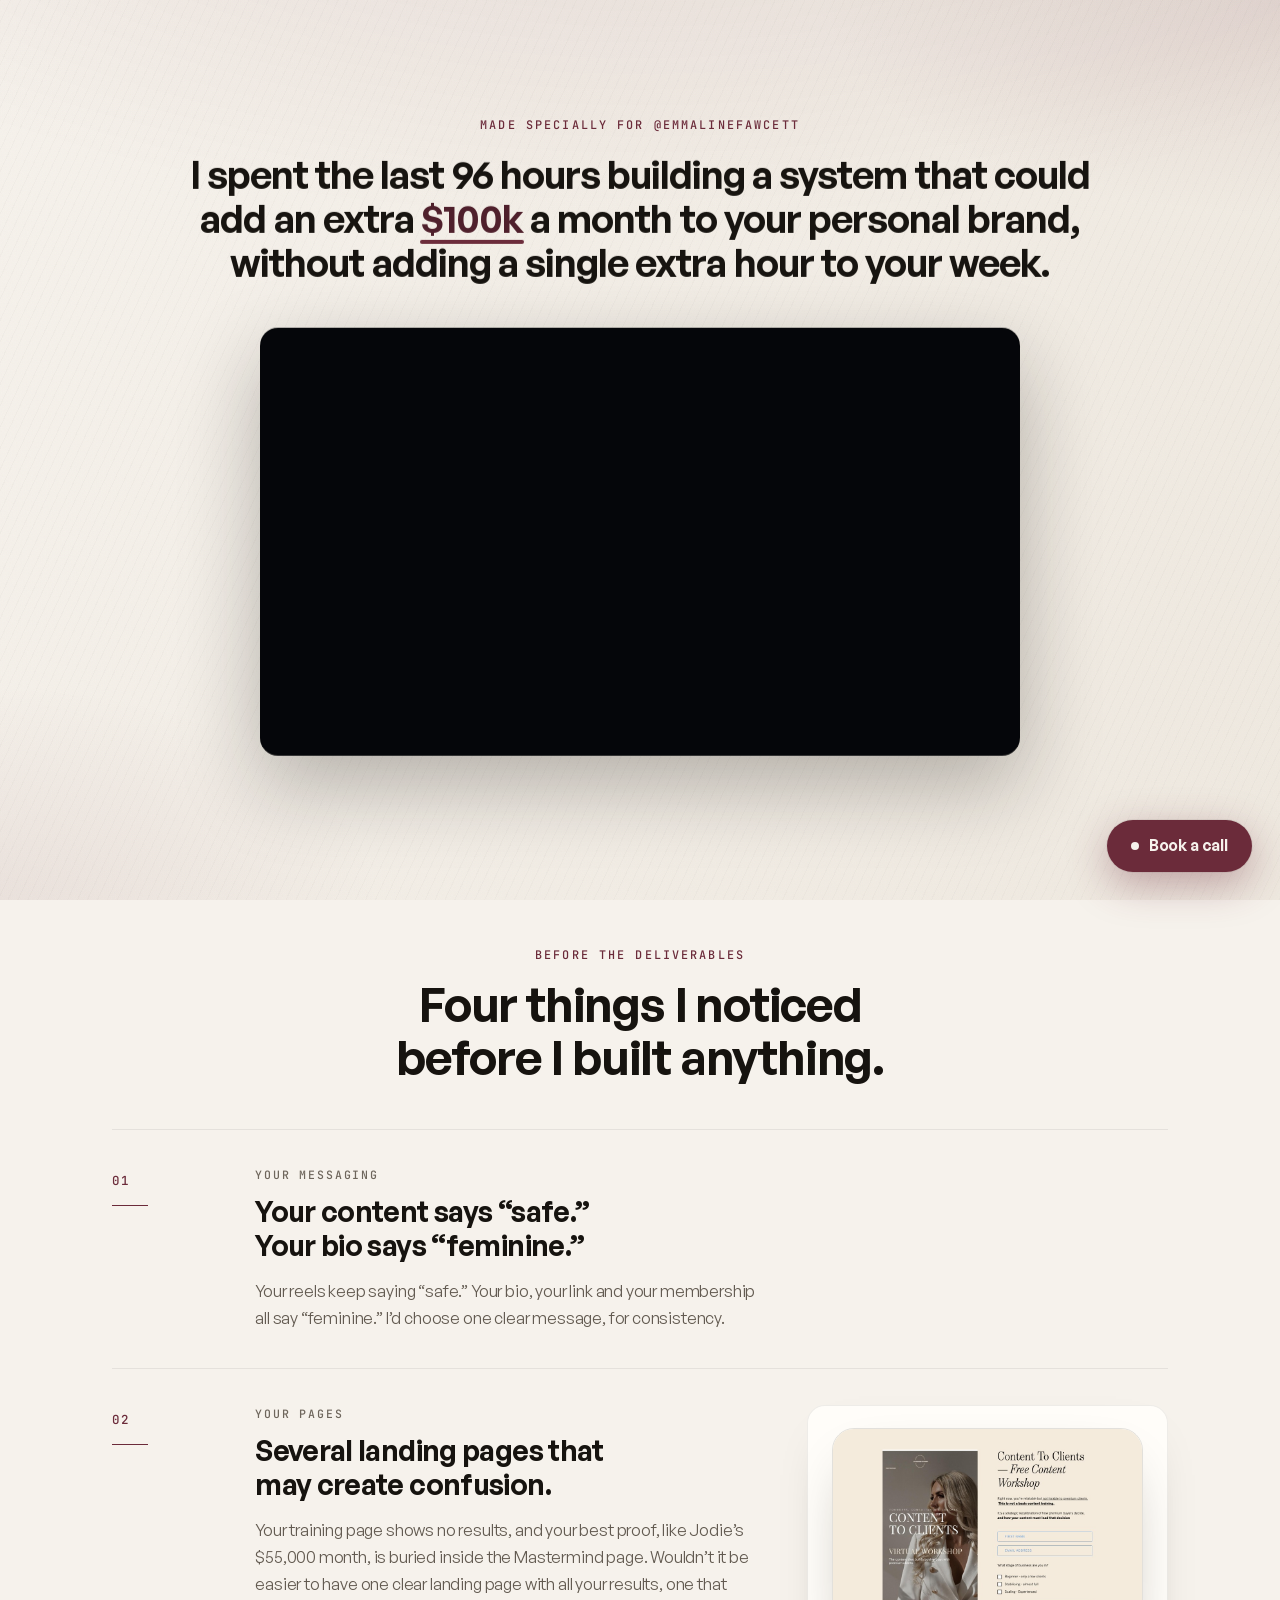
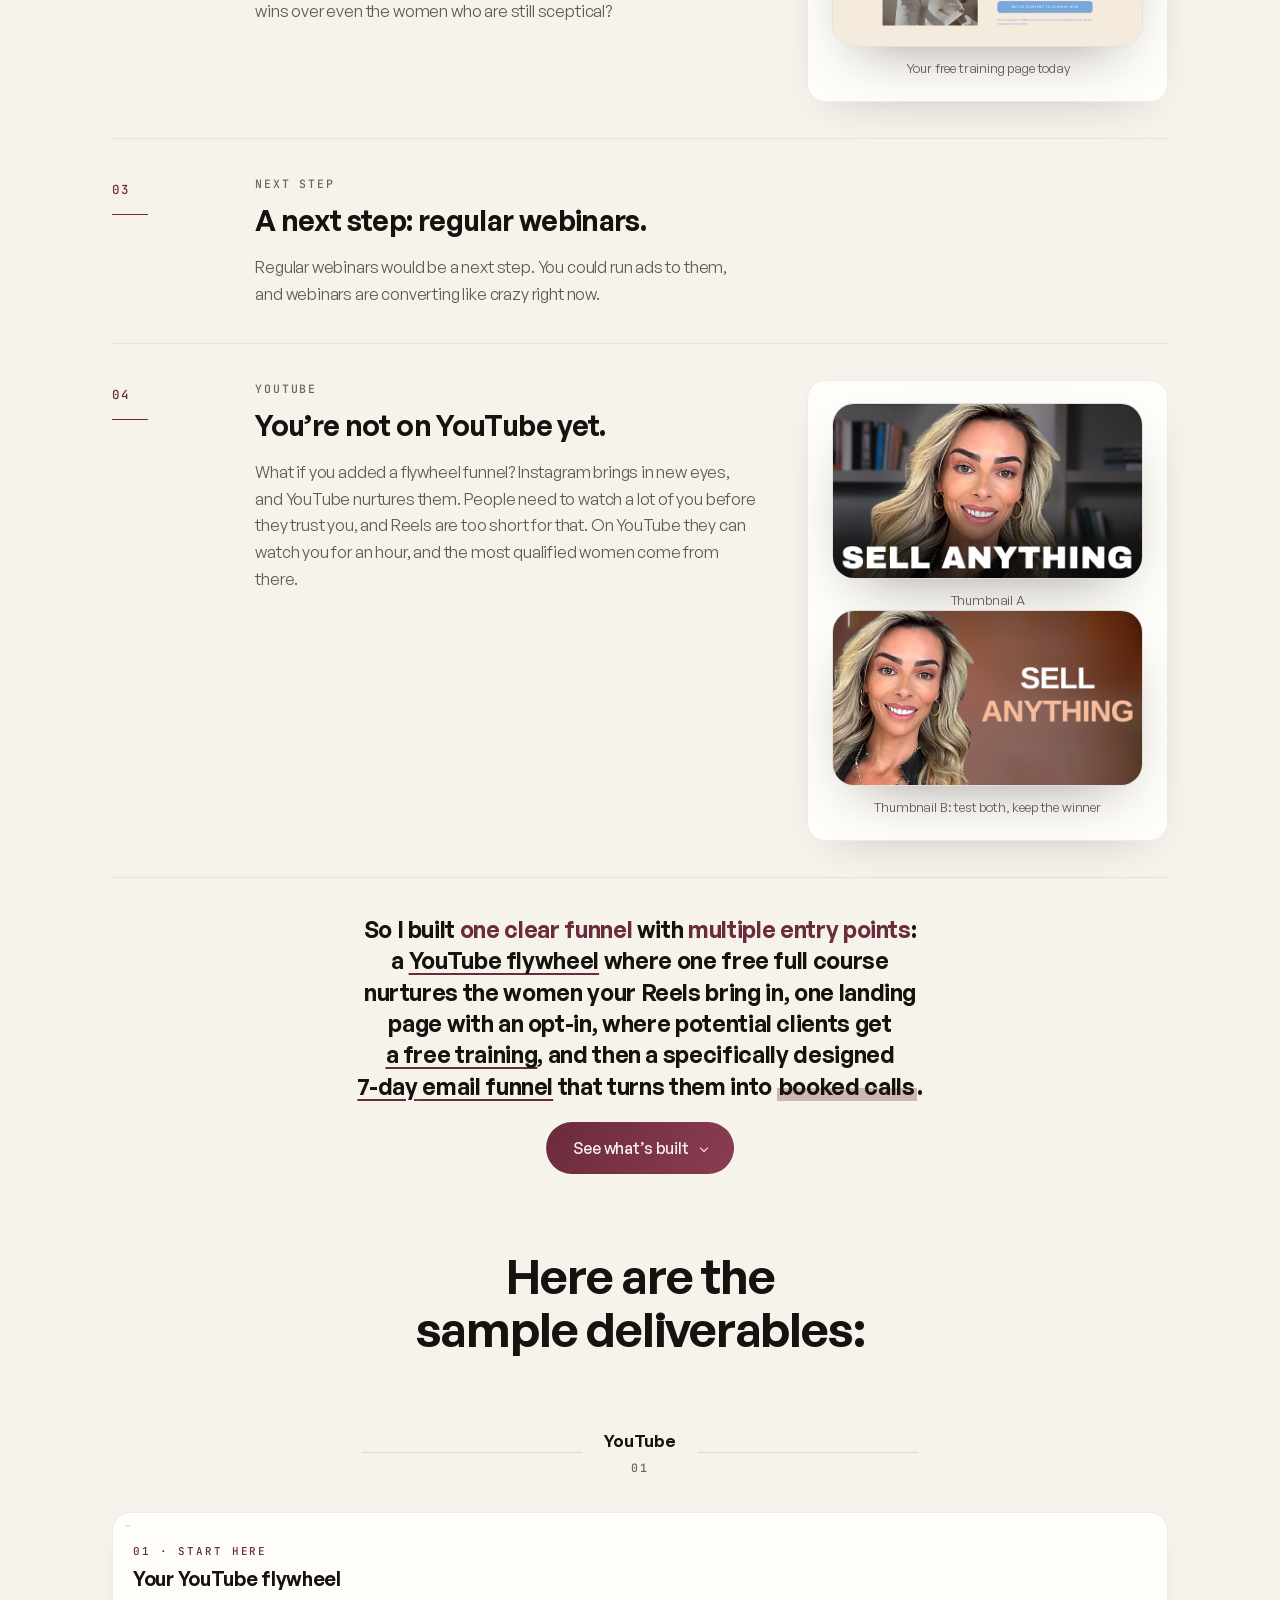
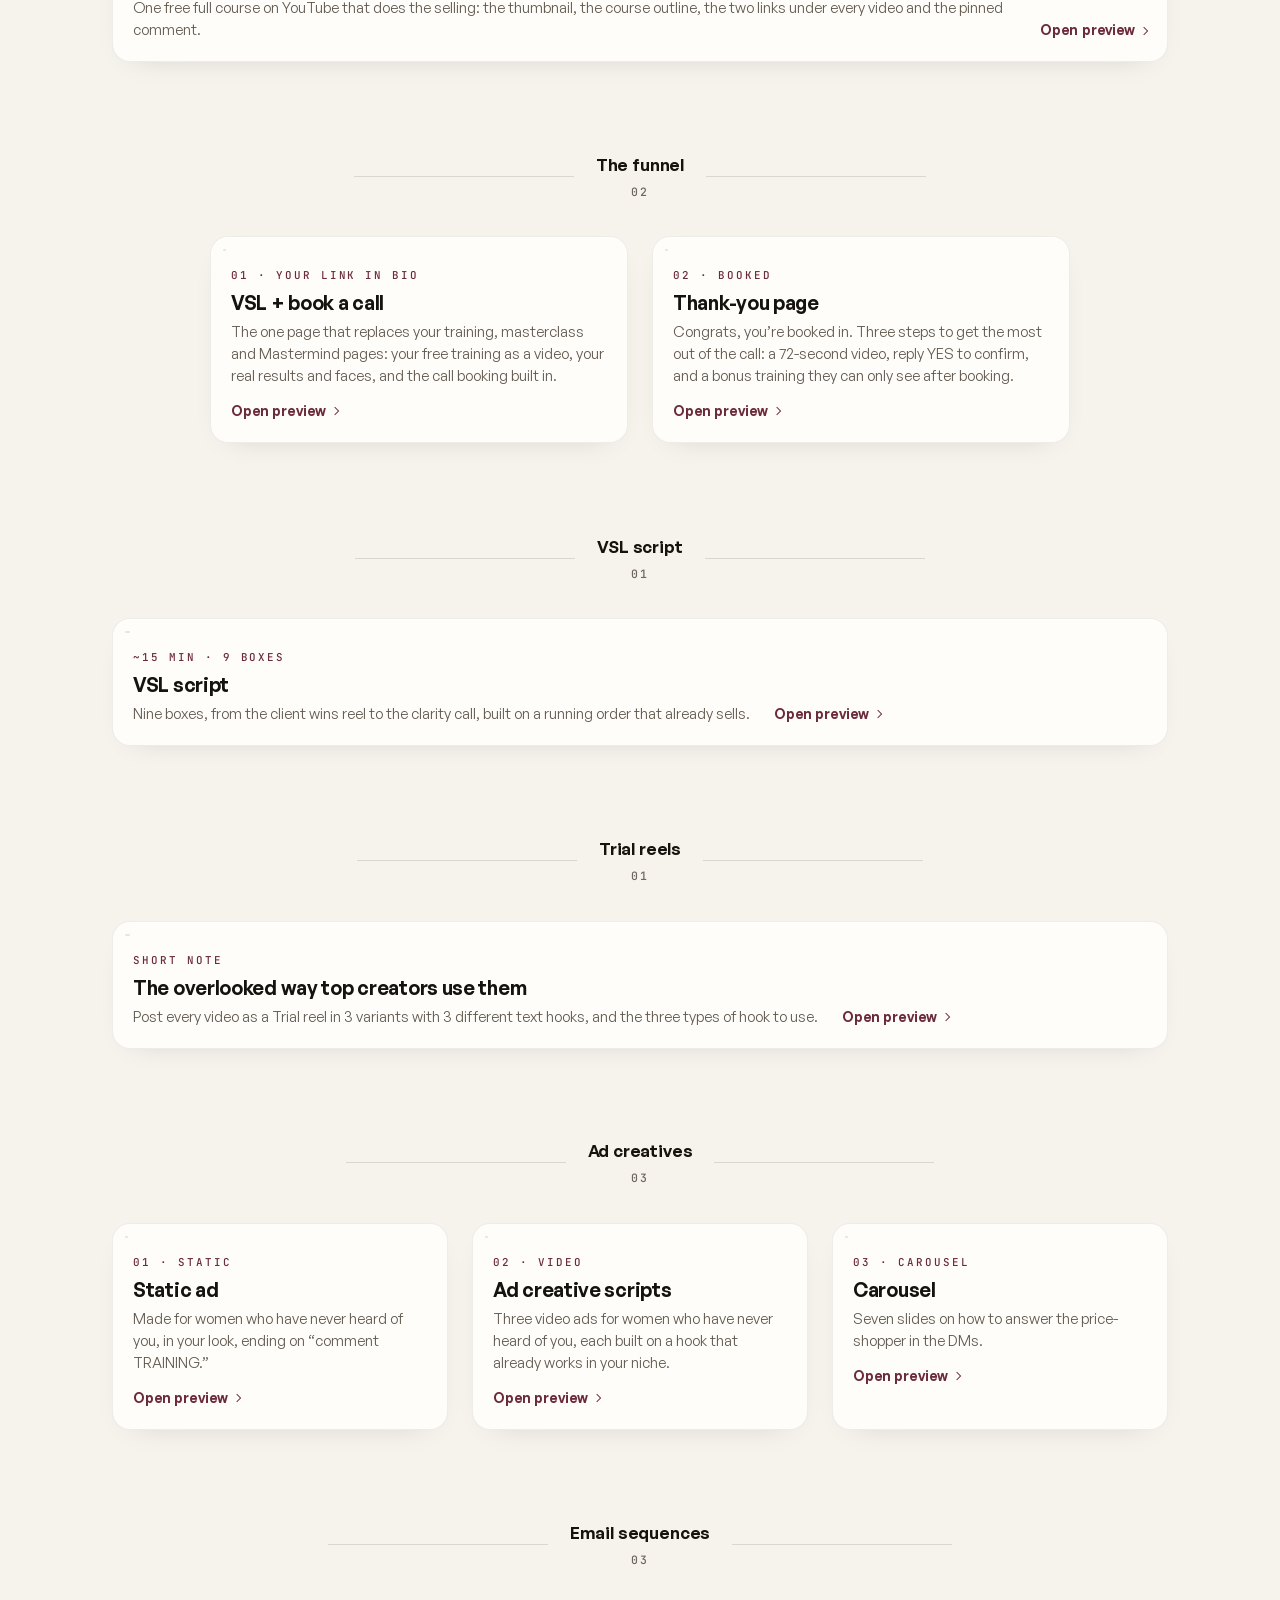
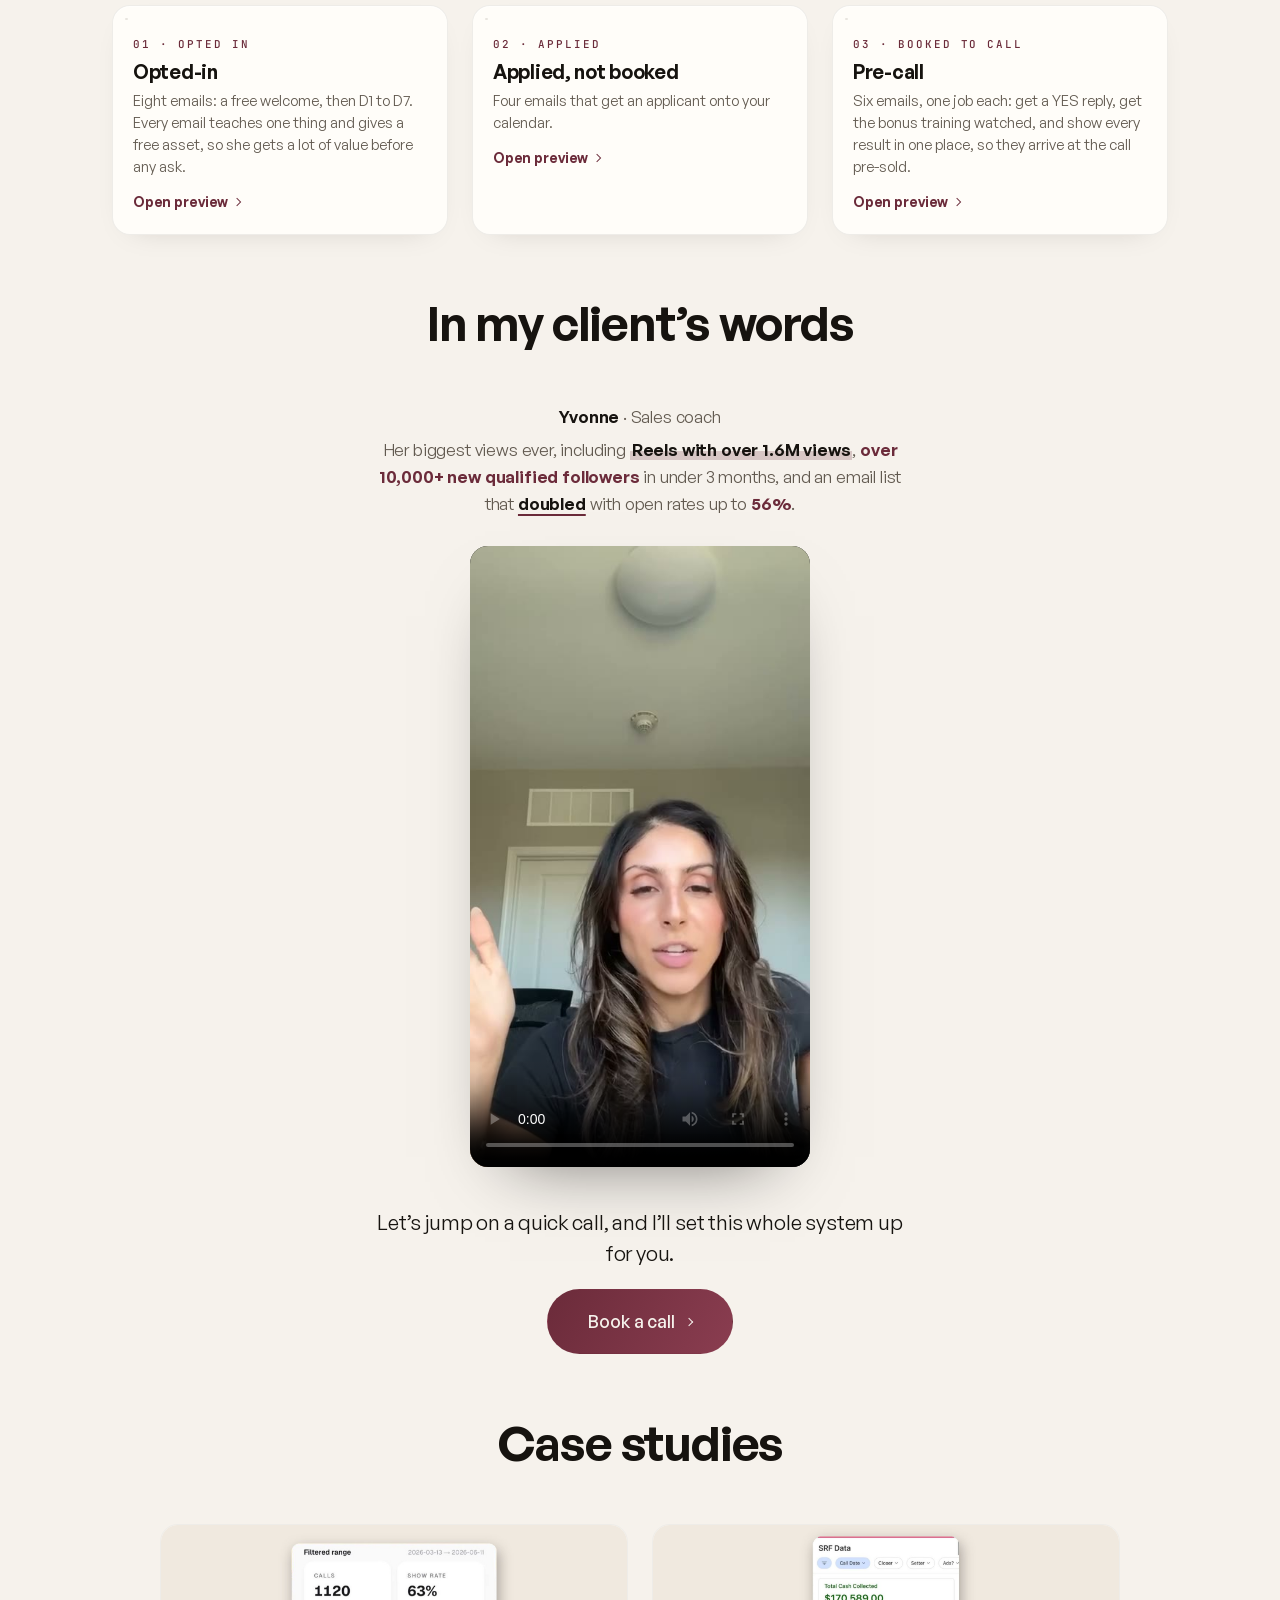
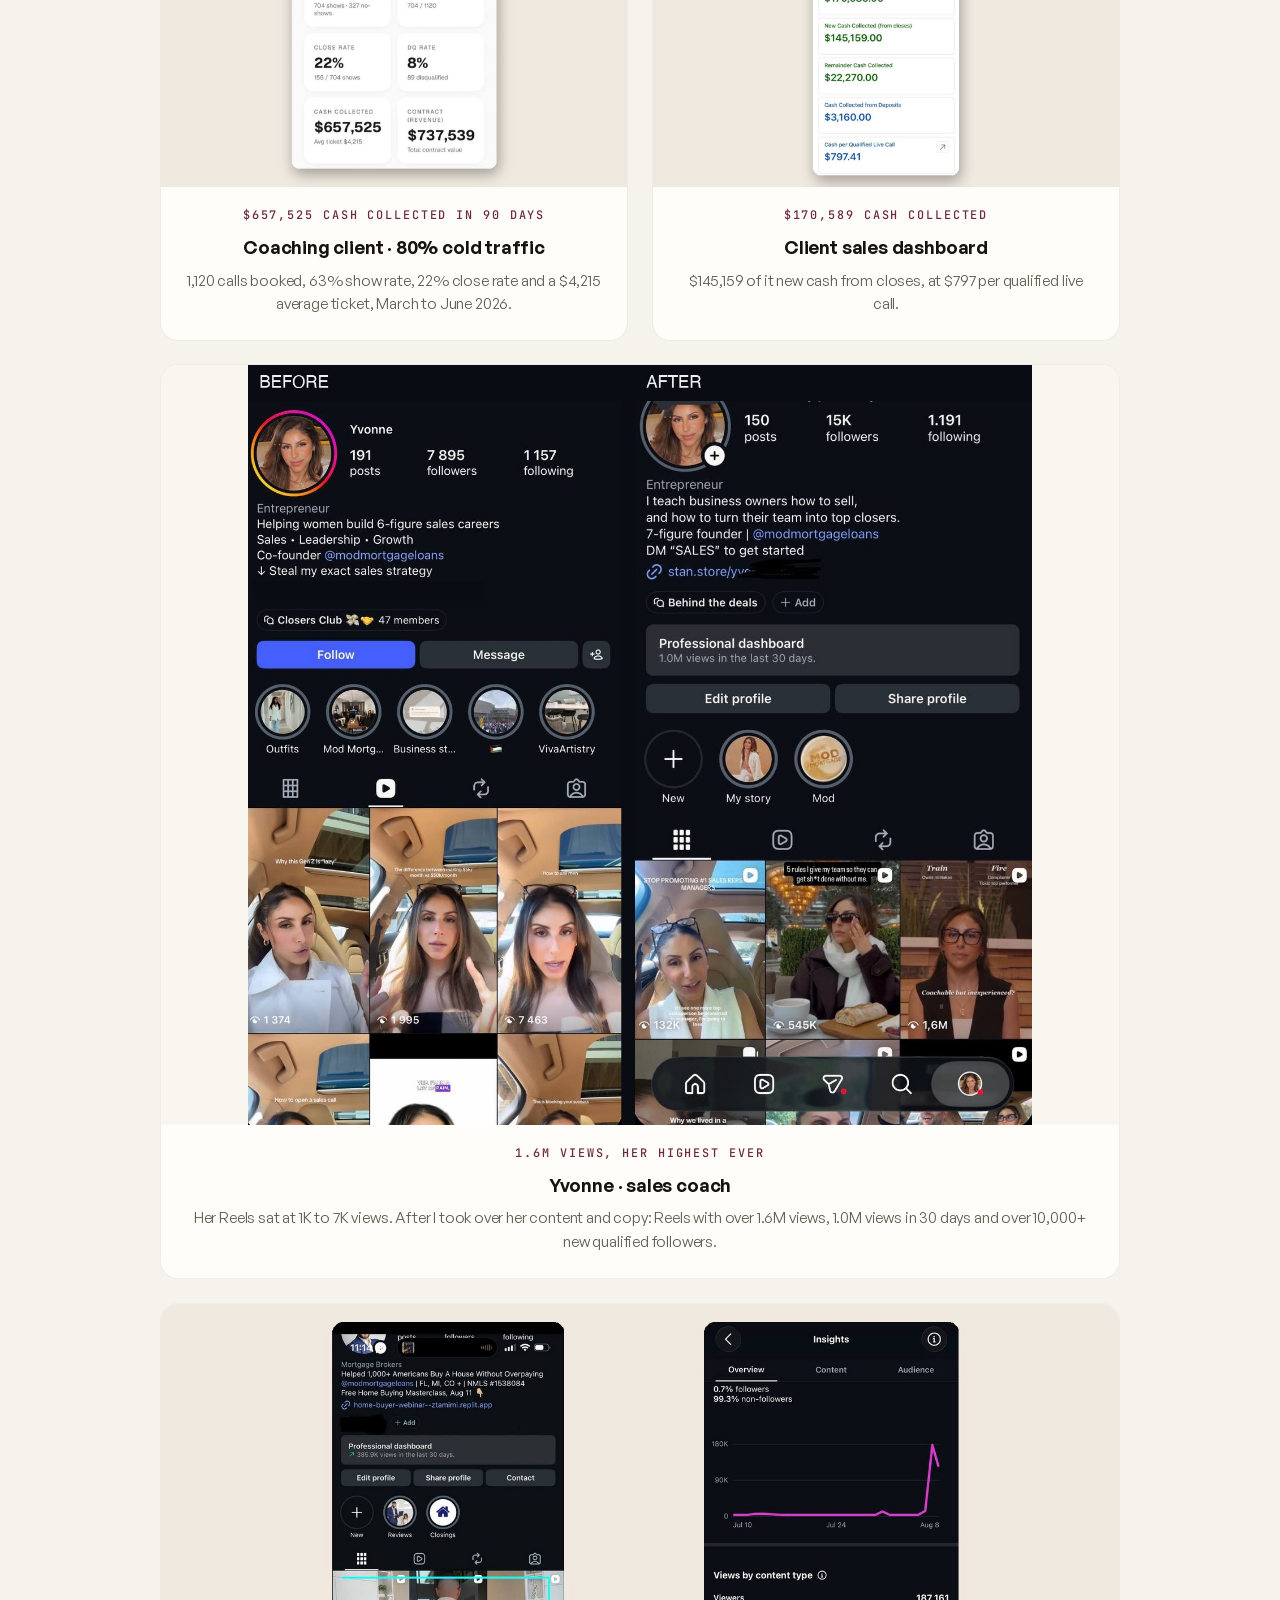
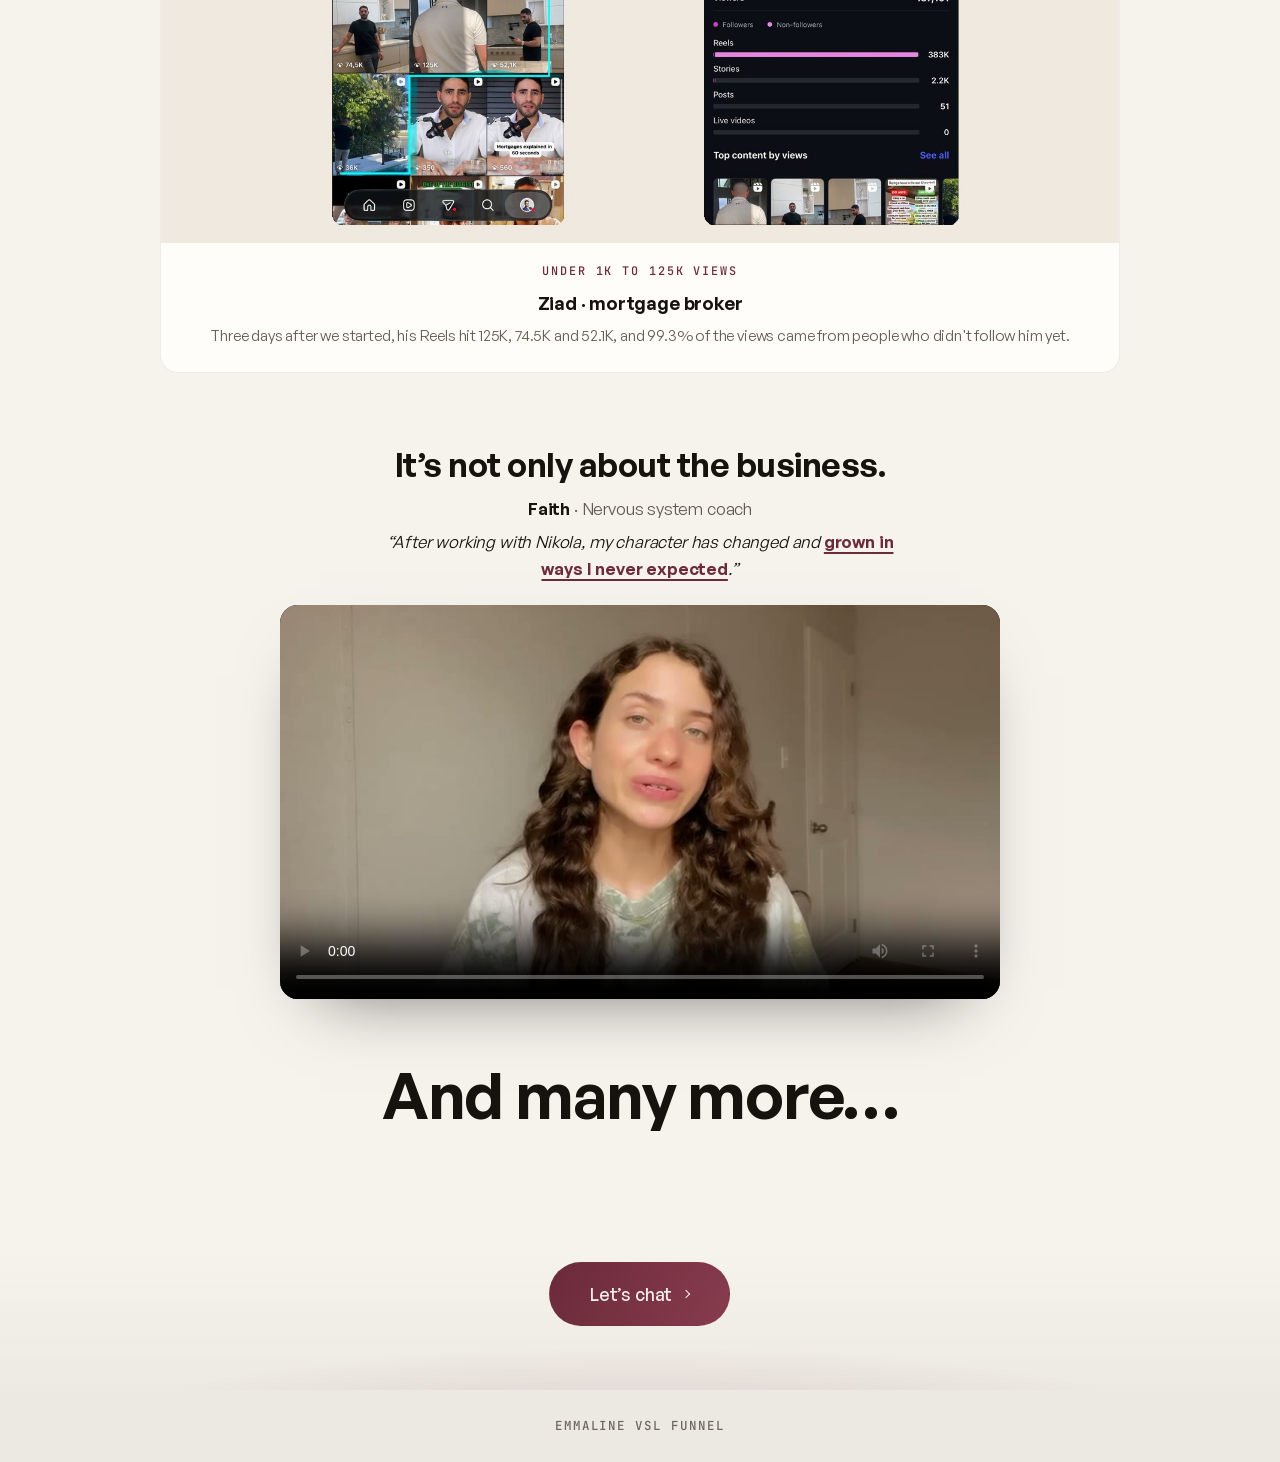
==== commit 3fb23cef: "Yvonne testimonial wording Co-Authored-By: Claude Opus 5.5 <noreply@anthropic.com>" ====
--- a/index.html
+++ b/index.html
@@ -41,7 +41,7 @@
       caseStudies: [
         { image: "assets/img/cases/funnel-90d.jpg", result: "$657,525 cash collected in 90 days", title: "Coaching client · 80% cold traffic", text: "1,120 calls booked, 63% show rate, 22% close rate and a $4,215 average ticket, March to June 2026." },
         { image: "assets/img/cases/cash-dashboard.jpg", result: "$170,589 cash collected", title: "Client sales dashboard", text: "$145,159 of it new cash from closes, at $797 per qualified live call." },
-        { wide: true, image: "assets/img/cases/yvonne.jpg", result: "1.6M views, her highest ever", title: "Yvonne · sales coach", text: "Her Reels sat at 1K to 7K views. After I took over her content and copy: a 1.6M-view Reel, 1.0M views in 30 days and 7,000+ new followers in a month." },
+        { wide: true, image: "assets/img/cases/yvonne.jpg", result: "1.6M views, her highest ever", title: "Yvonne · sales coach", text: "Her Reels sat at 1K to 7K views. After I took over her content and copy: Reels with over 1.6M views, 1.0M views in 30 days and over 10,000+ new qualified followers." },
         { wide: true, image: "assets/img/cases/ziad.jpg", result: "Under 1K to 125K views", title: "Ziad · mortgage broker", text: "Three days after we started, his Reels hit 125K, 74.5K and 52.1K, and 99.3% of the views came from people who didn't follow him yet." }
       ]
     };
@@ -197,7 +197,7 @@
             <span class="group__rule"></span>
           </div>
           <div class="grid grid--1">
-            <button class="pcard pcard--wide reveal" data-title="Your YouTube flywheel" data-embed="youtube-flywheel/">
+            <button class="pcard pcard--wide reveal" data-title="Your YouTube flywheel" data-embed="youtube-flywheel/?v=1792690168">
               <span class="thumb thumb--wide"><span class="thumb__bar"><i></i><i></i><i></i><span class="thumb__url">your free full course</span></span><img class="thumb__img" src="assets/img/flywheel-preview.jpg" alt="YouTube flywheel preview" loading="lazy" /></span>
               <span class="pcard__body"><span><span class="pcard__kicker">01 · Start here</span><span class="pcard__title">Your YouTube flywheel</span><span class="pcard__desc">One free full course on YouTube that does the selling: the thumbnail, the course outline, the two links under every video and the pinned comment.</span></span><span class="pcard__link">Open preview <span class="arrow" aria-hidden="true"></span></span></span>
             </button>
@@ -211,11 +211,11 @@
             <span class="group__rule"></span>
           </div>
           <div class="grid grid--2">
-            <button class="pcard reveal" data-title="VSL + book a call" data-embed="vsl/">
+            <button class="pcard reveal" data-title="VSL + book a call" data-embed="vsl/?v=1792690168">
               <span class="thumb"><span class="thumb__bar"><i></i><i></i><i></i><span class="thumb__url">landing page · free training</span></span><img class="thumb__img" src="assets/img/vsl-preview.jpg" alt="VSL sales page preview" loading="lazy" /></span>
               <span class="pcard__body"><span><span class="pcard__kicker">01 · Your link in bio</span><span class="pcard__title">VSL + book a call</span><span class="pcard__desc">The one page that replaces your training, masterclass and Mastermind pages: your free training as a video, your real results and faces, and the call booking built in.</span></span><span class="pcard__link">Open preview <span class="arrow" aria-hidden="true"></span></span></span>
             </button>
-            <button class="pcard reveal" data-title="Thank-you page" data-embed="thank-you/">
+            <button class="pcard reveal" data-title="Thank-you page" data-embed="thank-you/?v=1792690168">
               <span class="thumb"><span class="thumb__bar"><i></i><i></i><i></i><span class="thumb__url">thank-you page</span></span><img class="thumb__img" src="assets/img/thankyou-preview.jpg" alt="Thank-you page preview" loading="lazy" /></span>
               <span class="pcard__body"><span><span class="pcard__kicker">02 · Booked</span><span class="pcard__title">Thank-you page</span><span class="pcard__desc">Congrats, you&rsquo;re booked in. Three steps to get the most out of the call: a 72-second video, reply YES to confirm, and a bonus training they can only see after booking.</span></span><span class="pcard__link">Open preview <span class="arrow" aria-hidden="true"></span></span></span>
             </button>
@@ -229,7 +229,7 @@
             <span class="group__rule"></span>
           </div>
           <div class="grid grid--1">
-            <button class="pcard pcard--wide reveal" data-title="VSL script" data-embed="vsl-script/">
+            <button class="pcard pcard--wide reveal" data-title="VSL script" data-embed="vsl-script/?v=1792690168">
               <span class="thumb thumb--wide"><span class="thumb__bar"><i></i><i></i><i></i><span class="thumb__url">script · 9 boxes</span></span><img class="thumb__img" src="assets/img/vslscript-preview.jpg" alt="VSL script preview" loading="lazy" /></span>
               <span class="pcard__body"><span><span class="pcard__kicker">~15 min · 9 boxes</span><span class="pcard__title">VSL script</span><span class="pcard__desc">Nine boxes, from the client wins reel to the clarity call, built on a running order that already sells.</span></span><span class="pcard__link">Open preview <span class="arrow" aria-hidden="true"></span></span></span>
             </button>
@@ -243,7 +243,7 @@
             <span class="group__rule"></span>
           </div>
           <div class="grid grid--1">
-            <button class="pcard pcard--wide reveal" data-title="Trial reels" data-embed="reels-formula/">
+            <button class="pcard pcard--wide reveal" data-title="Trial reels" data-embed="reels-formula/?v=1792690168">
               <span class="thumb thumb--wide"><span class="thumb__bar"><i></i><i></i><i></i><span class="thumb__url">trial reels</span></span><img class="thumb__img" src="assets/img/reels-preview.jpg" alt="Trial reels preview" loading="lazy" /></span>
               <span class="pcard__body"><span><span class="pcard__kicker">Short note</span><span class="pcard__title">The overlooked way top creators use them</span><span class="pcard__desc">Post every video as a Trial reel in 3 variants with 3 different text hooks, and the three types of hook to use.</span></span><span class="pcard__link">Open preview <span class="arrow" aria-hidden="true"></span></span></span>
             </button>
@@ -257,15 +257,15 @@
             <span class="group__rule"></span>
           </div>
           <div class="grid grid--3">
-            <button class="pcard reveal" data-title="Static ad" data-embed="static-ad/" data-noanim>
+            <button class="pcard reveal" data-title="Static ad" data-embed="static-ad/?v=1792690168" data-noanim>
               <span class="thumb"><span class="thumb__bar"><i></i><i></i><i></i><span class="thumb__url">instagram.com/emmalinefawcett</span></span><img class="thumb__img" src="assets/img/static-ad-preview.jpg" alt="Static ad preview" loading="lazy" /></span>
               <span class="pcard__body"><span><span class="pcard__kicker">01 · Static</span><span class="pcard__title">Static ad</span><span class="pcard__desc">Made for women who have never heard of you, in your look, ending on &ldquo;comment TRAINING.&rdquo;</span></span><span class="pcard__link">Open preview <span class="arrow" aria-hidden="true"></span></span></span>
             </button>
-            <button class="pcard reveal" data-title="Ad creative scripts" data-embed="ad-scripts/">
+            <button class="pcard reveal" data-title="Ad creative scripts" data-embed="ad-scripts/?v=1792690168">
               <span class="thumb"><span class="thumb__bar"><i></i><i></i><i></i><span class="thumb__url">scripts · 5 angles</span></span><img class="thumb__img" src="assets/img/adscripts-preview.jpg" alt="Ad creative scripts preview" loading="lazy" /></span>
               <span class="pcard__body"><span><span class="pcard__kicker">02 · Video</span><span class="pcard__title">Ad creative scripts</span><span class="pcard__desc">Three video ads for women who have never heard of you, each built on a hook that already works in your niche.</span></span><span class="pcard__link">Open preview <span class="arrow" aria-hidden="true"></span></span></span>
             </button>
-            <button class="pcard reveal" data-title="Instagram carousel" data-embed="carousel/phone/" data-noanim>
+            <button class="pcard reveal" data-title="Instagram carousel" data-embed="carousel/phone/?v=1792690168" data-noanim>
               <span class="thumb"><span class="thumb__bar"><i></i><i></i><i></i><span class="thumb__url">instagram.com/emmalinefawcett</span></span><img class="thumb__img" src="assets/img/carousel-preview.jpg" alt="Carousel preview" loading="lazy" /></span>
               <span class="pcard__body"><span><span class="pcard__kicker">03 · Carousel</span><span class="pcard__title">Carousel</span><span class="pcard__desc">Seven slides on how to answer the price-shopper in the DMs.</span></span><span class="pcard__link">Open preview <span class="arrow" aria-hidden="true"></span></span></span>
             </button>
@@ -279,15 +279,15 @@
             <span class="group__rule"></span>
           </div>
           <div class="grid grid--3">
-            <button class="pcard reveal" data-title="Opted-in email sequence" data-embed="opted-in/">
+            <button class="pcard reveal" data-title="Opted-in email sequence" data-embed="opted-in/?v=1792690168">
               <span class="thumb"><span class="thumb__bar"><i></i><i></i><i></i><span class="thumb__url">sequence · 8 emails</span></span><img class="thumb__img" src="assets/img/optedin-preview.jpg" alt="Opted-in preview" loading="lazy" /></span>
               <span class="pcard__body"><span><span class="pcard__kicker">01 · Opted in</span><span class="pcard__title">Opted-in</span><span class="pcard__desc">Eight emails: a free welcome, then D1 to D7. Every email teaches one thing and gives a free asset, so she gets a lot of value before any ask.</span></span><span class="pcard__link">Open preview <span class="arrow" aria-hidden="true"></span></span></span>
             </button>
-            <button class="pcard reveal" data-title="Applied-not-booked email sequence" data-embed="applied-not-booked/">
+            <button class="pcard reveal" data-title="Applied-not-booked email sequence" data-embed="applied-not-booked/?v=1792690168">
               <span class="thumb"><span class="thumb__bar"><i></i><i></i><i></i><span class="thumb__url">sequence · 4 emails</span></span><img class="thumb__img" src="assets/img/anb-preview.jpg" alt="Applied, not booked preview" loading="lazy" /></span>
               <span class="pcard__body"><span><span class="pcard__kicker">02 · Applied</span><span class="pcard__title">Applied, not booked</span><span class="pcard__desc">Four emails that get an applicant onto your calendar.</span></span><span class="pcard__link">Open preview <span class="arrow" aria-hidden="true"></span></span></span>
             </button>
-            <button class="pcard reveal" data-title="Pre-call email sequence" data-embed="pre-call/">
+            <button class="pcard reveal" data-title="Pre-call email sequence" data-embed="pre-call/?v=1792690168">
               <span class="thumb"><span class="thumb__bar"><i></i><i></i><i></i><span class="thumb__url">sequence · 6 emails</span></span><img class="thumb__img" src="assets/img/precall-preview.jpg" alt="Pre-call preview" loading="lazy" /></span>
               <span class="pcard__body"><span><span class="pcard__kicker">03 · Booked to call</span><span class="pcard__title">Pre-call</span><span class="pcard__desc">Six emails, one job each: get a YES reply, get the bonus training watched, and show every result in one place, so they arrive at the call pre-sold.</span></span><span class="pcard__link">Open preview <span class="arrow" aria-hidden="true"></span></span></span>
             </button>
@@ -304,7 +304,7 @@
         <h2 class="section__title case-studies__title reveal">In my client&rsquo;s words</h2>
         <div class="vt-head reveal">
           <p class="vt-who"><b>Yvonne</b> &middot; Sales coach</p>
-          <p class="vt-desc">Her biggest views ever, including <span class="hl-bg">a Reel with 1.6M views</span>, <span class="hl">over 10,000 new followers</span> in under 3 months, and an email list that <u class="ul">doubled</u> with open rates up to <span class="hl">56%</span>.</p>
+          <p class="vt-desc">Her biggest views ever, including <span class="hl-bg">Reels with over 1.6M views</span>, <span class="hl">over 10,000+ new qualified followers</span> in under 3 months, and an email list that <u class="ul">doubled</u> with open rates up to <span class="hl">56%</span>.</p>
         </div>
         <figure class="vt reveal">
           <video controls playsinline preload="metadata" poster="assets/img/testimonial-poster.jpg" src="assets/video/testimonial.mp4"></video>
